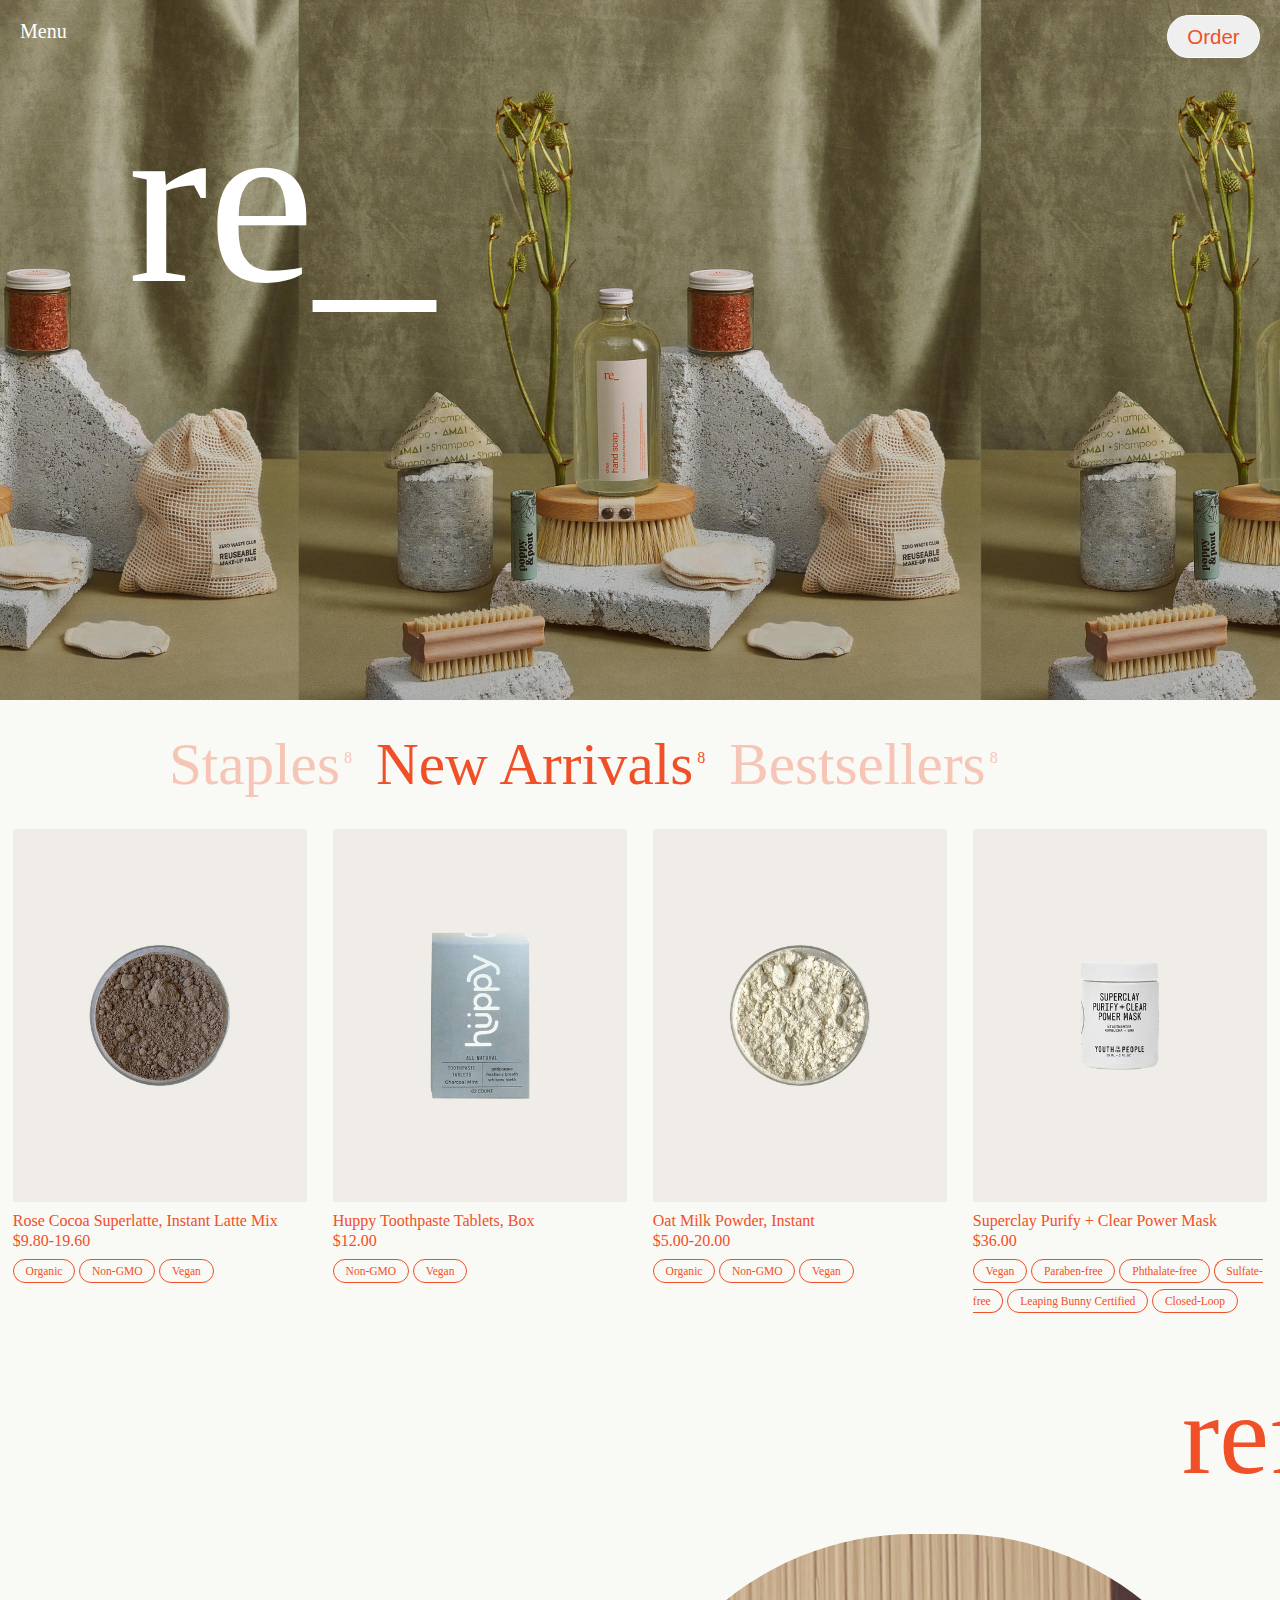
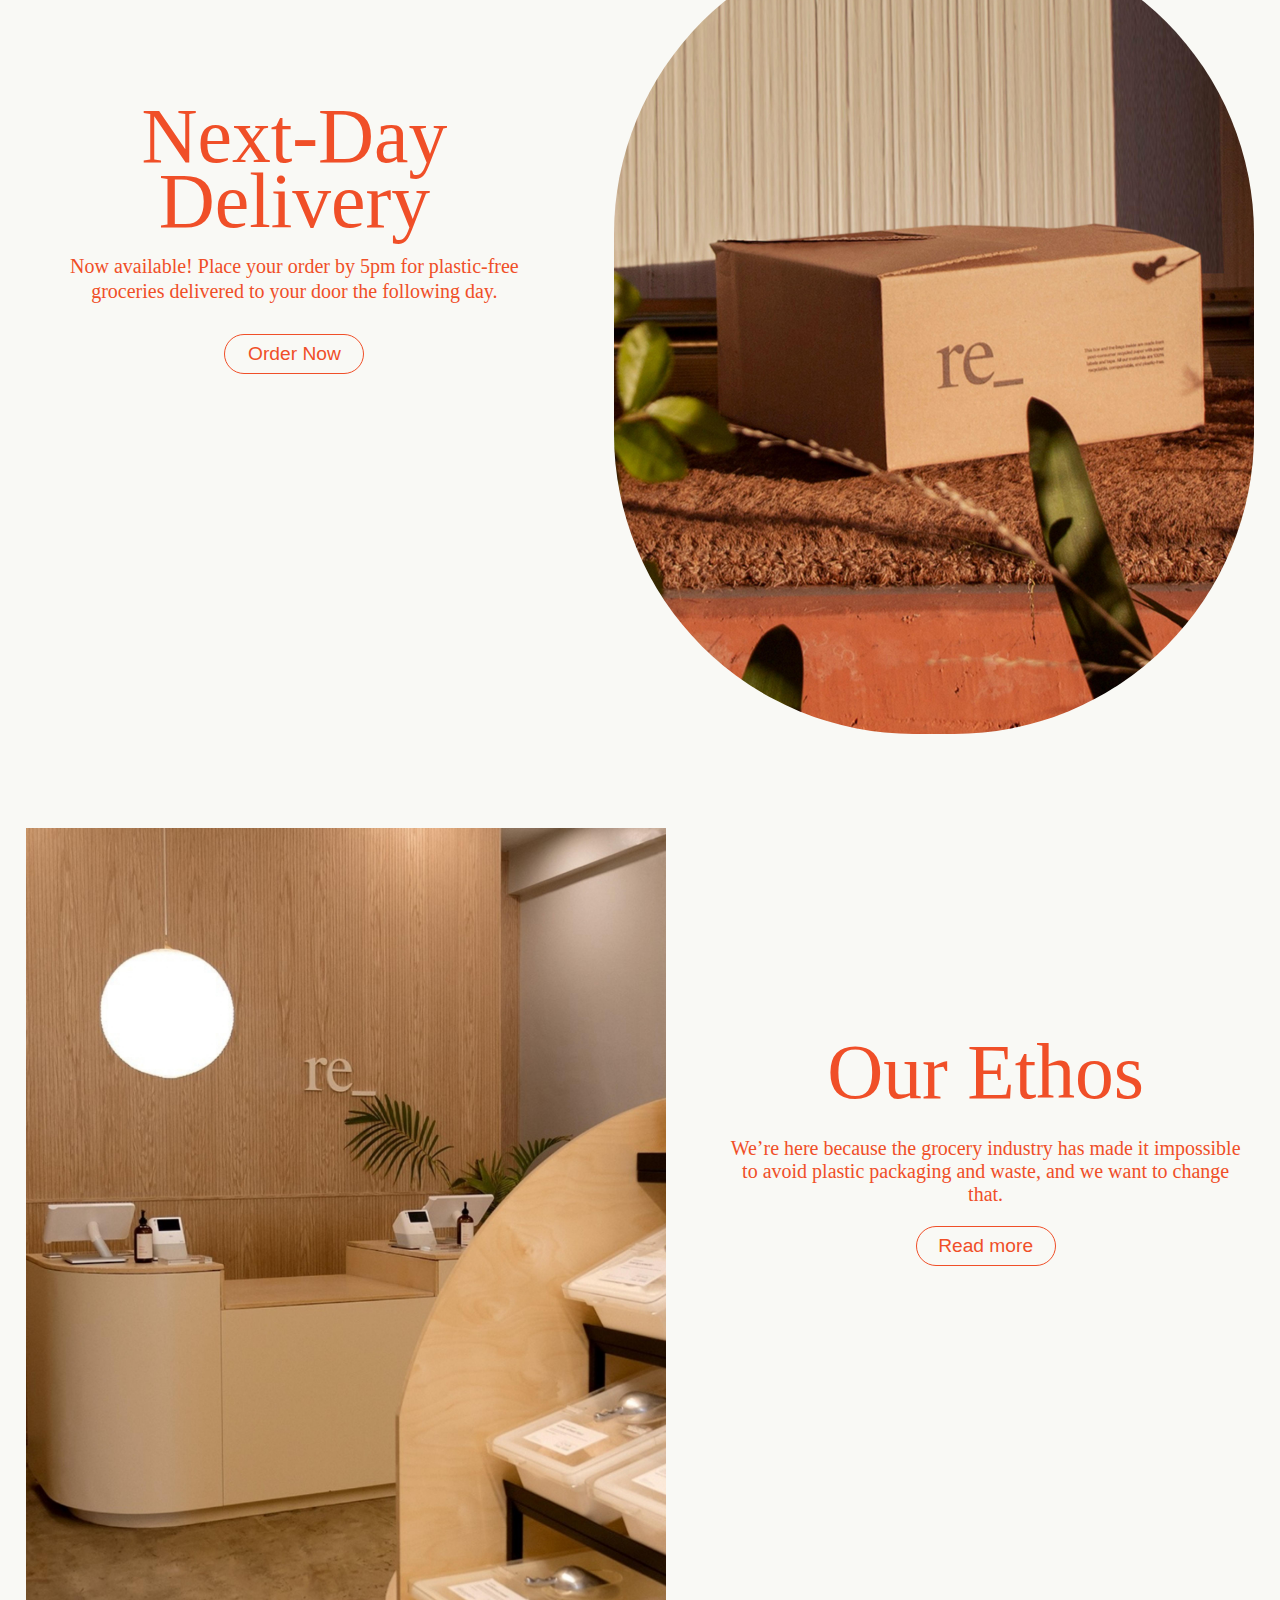
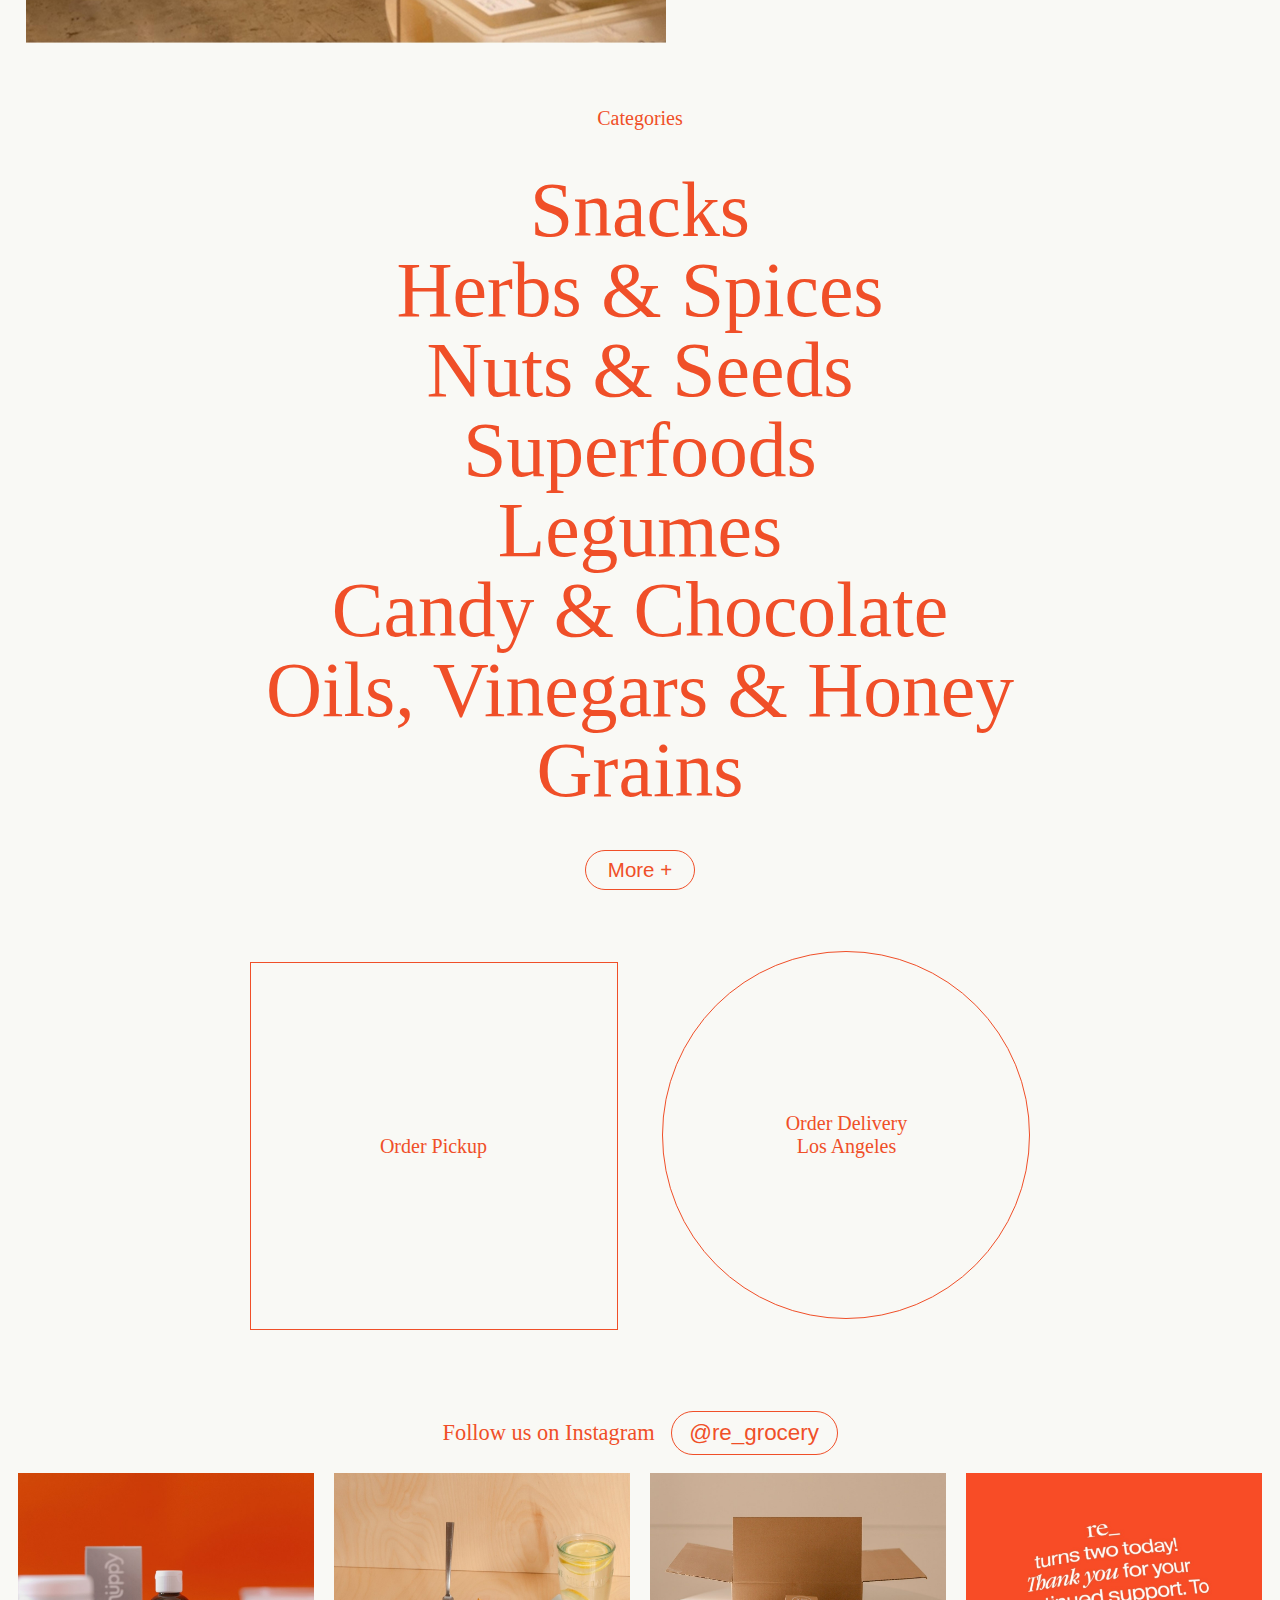
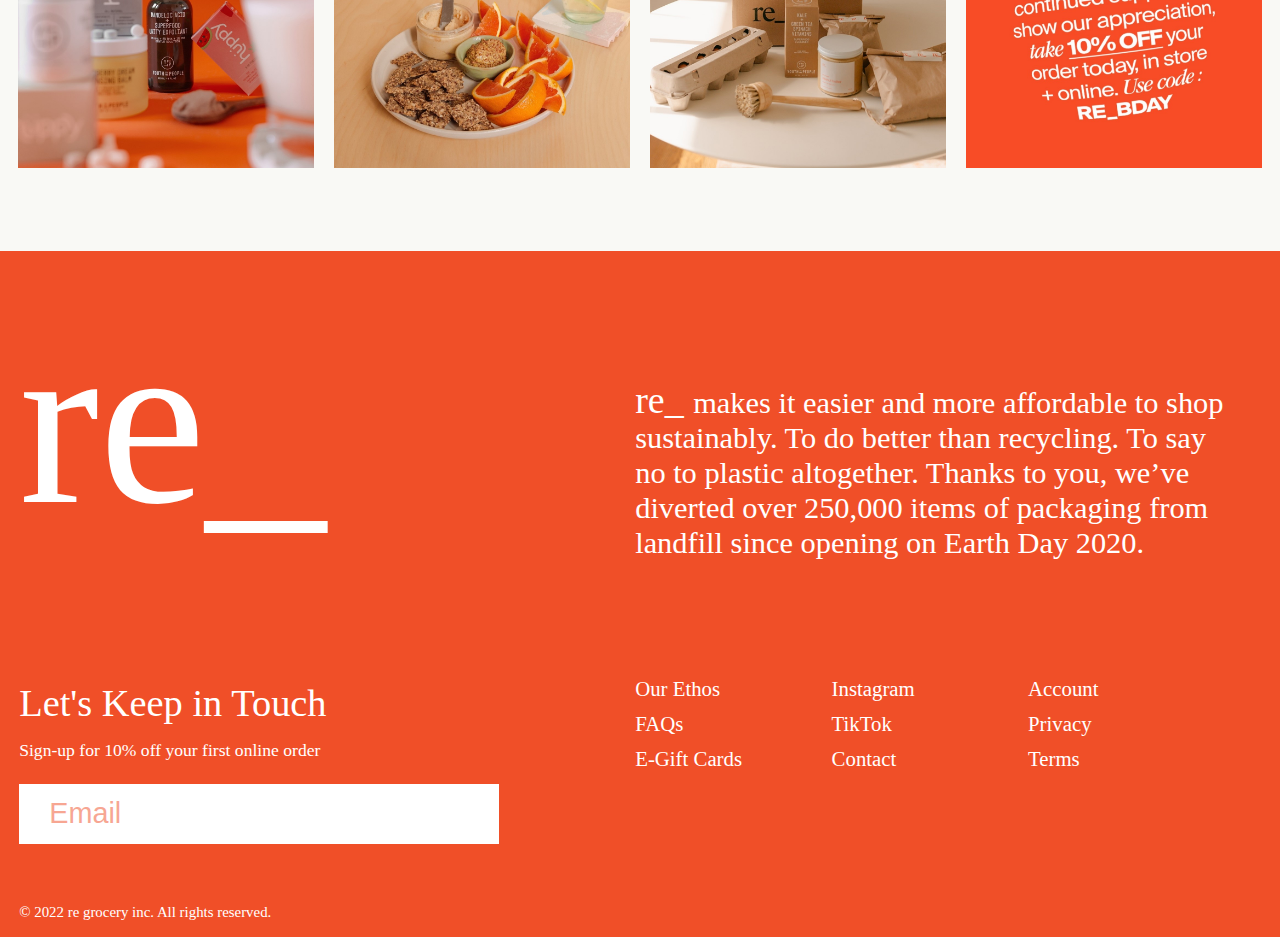
==== index.html @ 239601e9 "script입력중" ====
<!DOCTYPE html>
<html lang="ko">
<head>
    <meta charset="UTF-8">
    <meta http-equiv="X-UA-Compatible" content="IE=edge">
    <meta name="viewport" content="width=device-width, initial-scale=1.0">
    <link rel="stylesheet" href="./css/index.css">
    <script src="./js.js/jquery.js"></script>
    <script src="./js.js/script.js"></script>
    <title>re_</title>
</head>
<body>
    <div class="wrap">
        <header>
            <div class="grid">
                <div class="logo">
                    <h1><a href="./index.html">re_</a></h1>
                </div>
            </div>
            <div class="main-menu">
                <h2>Menu</h2>
            </div>
            <div class="order">
                <button type="submit">Order</button>
            </div>
            <nav>
                <ul class="gnb">
                    <li><a href="#">Menu</a></li>
                    <ul class="menu">
                        <li><a href="#">All 250+</a></li>
                        <li><a href="#">New Arrivals 36</a></li>
                        <li><a href="#">Bestsellers 250+</a></li>
                        <li><a href="#">Staples 53</a></li>
                    </ul>
                    <ul class="menu">
                        <li><a href="#">Snacks 80</a></li>
                        <li><a href="#">Herbs & Spices 80</a></li>
                        <li><a href="#">Nuts & Seeds 35</a></li>
                        <li><a href="#">Superfoods 29</a></li>
                        <li><a href="#">Legumes 17</a></li>
                        <li><a href="#">Candy & Chocolate 20</a></li>
                        <li><a href="#">Oils, Vinegars & Honey</a><sup>21</sup></li>
                        <li><a href="#">Grains</a><sup>23</sup></li>
                        <li><a href="#">Coffee & Tea</a><sup>47</sup></li>
                        <li><a href="#">Cereal</a><sup>16</sup></li>
                        <li><a href="#">Dried Fruit</a><sup>19</sup></li>
                        <li><a href="#">Dehydrated</a><sup>17</sup></li>
                        <li><a href="#">Pasta</a><sup>13</sup></li>
                        <li><a href="#">Produce</a><sup>3</sup></li>
                        <li><a href="#">Flours & Baking</a><sup>39</sup></li>
                    </ul>
                    <ul class="menu">
                        <li><a href="#">Bath & Body</a><sup>96</sup></li>
                        <li><a href="#">Cleaning</a><sup>41</sup></li>
                        <li><a href="#">Reusables</a><sup>51</sup></li>
                    </ul>
                    <ul class="menu">
                        <li><a href="#">Our Ethos</a></li>
                        <li><a href="#">Account</a></li>
                        <li><a href="#">FAQs</a></li>
                        <li><a href="#">E-Gift Cards</a></li>
                    </ul>
                </ul>
            </nav>
        </header>
        <main>
            <aside class="slide">
                <h2>SLIDE</h2>
                <div class="grid"><!-- 100% , overflow:hidden-->
                    <div class="inbox"><!-- 130% -->
                        <a href="#">Staples<sup> 8</sup></a>
                        <a href="#">New Arrivals<sup> 8</sup></a>
                        <a href="#">Bestsellers<sup> 8</sup></a>
                    </div>
                </div>
                <ul>
                    <li>
                        <a href="#">
                            <img src="./images/상품1.jpg" alt="상품1">
                            <p>Rose Cocoa Superlatte, Instant Latte Mix<br>
                            $9.80-19.60</p>
                            <strong>Organic</strong>
                            <strong>Non-GMO</strong>
                            <strong>Vegan</strong>
                        </a>
                    </li>
                    <li>
                        <a href="#">
                            <img src="./images/상품2.jpg" alt="상품2">
                            <p>Huppy Toothpaste Tablets, Box<br>
                            $12.00</p>
                            <strong>Non-GMO</strong>
                            <strong>Vegan</strong>
                        </a>
                    </li>
                    <li>
                        <a href="#">
                            <img src="./images/상품3.jpg" alt="상품3">
                            <p>Oat Milk Powder, Instant<br>
                            $5.00-20.00</p>
                            <strong>Organic</strong>
                            <strong>Non-GMO</strong>
                            <strong>Vegan</strong>
                        </a>
                    </li>
                    <li>
                        <a href="#">
                            <img src="./images/상품4.jpg" alt="상품4">
                            <p>Superclay Purify + Clear Power Mask<br>
                            $36.00</p>
                            <strong>Vegan</strong>
                            <strong>Paraben-free</strong>
                            <strong>Phthalate-free</strong>
                            <strong>Sulfate-free</strong>
                            <strong>Leaping Bunny Certified</strong>
                            <strong>Closed-Loop</strong>
                        </a>
                    </li>
                    <li>
                        <a href="#">
                            <img src="./images/상품5.jpg" alt="상품5">
                        </a>
                    </li>
                    <li>
                        <a href="#">
                            <img src="./images/상품6.jpg" alt="상품6">
                        </a>
                    </li>
                    <li>
                        <a href="#">
                            <img src="./images/상품7.jpg" alt="상품7">
                        </a>
                    </li>
                    <li>
                        <a href="#">
                            <img src="./images/상품8.jpg" alt="상품8">
                        </a>
                    </li>
                </ul>
            </aside>

            <section class="belief">
                <h2>BELIEF</h2>
                <marquee behavior="scroll" direction="left" width="100%" scrollamount="10">refill &nbsp; rethink  &nbsp;reuse  &nbsp;refill  &nbsp;rethink  &nbsp;reuse </marquee>
            </section>

            <section class="contents">
                <h2>CONTENTS</h2>
                    <div class="delivery">
                        <img src="./images/delivery.jpg" alt="delivery">
                        <div class="text-box">
                            <h3>Next-Day Delivery</h3>
                            <p>
                                Now available! Place your order by 5pm for plastic-free groceries delivered to your door the following day.
                            </p>
                            <button type="submit">Order Now</button> 
                        </div>
                    </div>
                    <div class="ethos">
                        <img src="./images/ethos.jpg" alt="ethos">
                        <div class="text-box2">
                            <h3>Our Ethos</h3>
                            <p>
                                We’re here because the grocery industry has made it impossible to avoid plastic packaging and waste, and we want to change that.
                            </p>
                            <button type="submit">Read more</button> 
                        </div>
                    </div>
            </section>

            <section class="categories">
                <div class="grid">
                    <h3>Categories</h3>
                    <ul>
                        <li>
                            <a href="#">Snacks</a>
                        </li>
                        <li>
                            <a href="#">Herbs & Spices</a>
                        </li>
                        <li>
                            <a href="#">Nuts & Seeds</a>
                        </li>
                        <li>
                            <a href="#">Superfoods</a>
                        </li>
                        <li>
                            <a href="#">Legumes</a>
                        </li>
                        <li>
                            <a href="#">Candy & Chocolate</a>
                        </li>
                        <li>
                            <a href="#">Oils, Vinegars & Honey</a>
                        </li>
                        <li>
                            <a href="#">Grains</a>
                        </li>
                        <button type="submit">More +</button>
                    </div>
                </ul>
            </section>

            <section class="order_pickup">
                <h2>order</h2>
                <div class="grid">
                    <button><div><p>Order Pickup</p></div></button>
                    <button><div><p>Order Delivery<br>Los Angeles</p></div></button>
                </div>
            </section>

            <section class="instagram">
                <div class="grid">
                    <div class="insta-box">
                        <h3>Follow us on Instagram</h3>
                        <button>@re_grocery</button>
                    </div>
                </div>
                <div class="img-flex">
                    <img src="./images/insta_1.jpg" alt="insta1">
                    <img src="./images/insta_2.jpg" alt="insta2">
                    <img src="./images/insta_3.jpg" alt="insta3">
                    <img src="./images/insta_4.jpg" alt="insta4">
                </div>
            </section>
        </main>
        <footer>
            <div class="footer-wrap">
                <a href="./index.html">re_</a>
                <p class="about-re"><span>re_ </span>makes it easier and more affordable to shop sustainably. To do better than recycling. To say no to plastic altogether. Thanks to you, we’ve diverted over 250,000 items of packaging from landfill since opening on Earth Day 2020.
                </p>
                <div class="sign-up">
                    <h4>Let's Keep in Touch</h4>
                    <p>Sign-up for 10% off your first online order</p>
                    <form class="email">
                        <label for="mail">EmailAddress</label>
                        <input type="email" id="mail" name="mail" placeholder="Email"/>
                        <button type="submit">&#8629;</button>
                    </form>
                </div>
                <div class="foot-menu">
                    <ul>
                        <li><a href="#">Our Ethos</a></li>
                        <li><a href="#">FAQs</a></li>
                        <li><a href="#">E-Gift Cards</a></li>
                    </ul>
                    <ul>
                        <li><a href="#">Instagram</a></li>
                        <li><a href="#">TikTok</a></li>
                        <li><a href="#">Contact</a></li>
                    </ul>
                    <ul>
                        <li><a href="#">Account</a></li>
                        <li><a href="#">Privacy</a></li>
                        <li><a href="#">Terms</a></li>
                    </ul>
                </div>
                <p class="copyright">© 2022 re grocery inc. All rights reserved.</p>
            </div>
        </footer>
    </div>
</body>
</html>
---- css/index.css ----
* {
  margin: 0;
  padding: 0;
  -webkit-box-sizing: border-box;
          box-sizing: border-box;
}

body {
  color: #f04f28;
  background-color: #f9f9f5;
  font-size: 16px;
  font-family: "Microsoft Sans Serif";
}

ul,
ol {
  list-style: none;
}

a {
  display: block;
  text-decoration: none;
  color: #f04f28;
}

h1 {
  font-size: 15em;
  font-family: Garamond;
  font-weight: normal;
}

h2 {
  font-size: 0;
  font-family: "Microsoft Sans Serif";
  font-weight: normal;
}

h3 {
  font-size: 3.50em;
  font-family: "ITC Garamond Std";
  font-weight: normal;
}

h4 {
  font-size: 2.40em;
  font-family: "ITC Garamond Std";
  font-weight: normal;
}

p {
  font-size: 0.95em;
  font-family: "Microsoft Sans Serif";
}

.grid {
  position: relative;
  width: 100%;
  max-width: 1024px;
  margin: 0 auto;
}

header {
  position: relative;
  width: 100%;
  height: 700px;
  background: url(../images/main1.jpg);
  background-size: cover;
  background-position: center;
}

@media screen and (min-width: 1024px) {
  header {
    background: url(../images/main2.jpg);
    background-size: cover;
  }
}

header div.grid .logo {
  position: absolute;
  top: 200px;
  -webkit-transform: translateY(-50%);
          transform: translateY(-50%);
}

header div.grid .logo h1 a {
  color: #fff;
}

header h2 {
  float: left;
  margin: 20px 20px;
  font-size: 1.25em;
  color: #fff;
}

header .order {
  float: right;
  margin: 15px 20px;
}

header .order button {
  width: 93px;
  height: 43px;
  font-size: 1.28em;
  color: #f04f28;
  border-radius: 30px;
  border: 1px solid #fff;
}

header .order button:hover {
  color: #fff;
  background-color: transparent;
  cursor: pointer;
}

header .gnb {
  display: none;
}

main .slide {
  overflow: hidden;
}

main .slide .inbox {
  padding: 30px 4%;
  width: 300%;
}

main .slide .inbox a {
  display: inline-block;
  margin-right: 20px;
  font-size: 2.95em;
  font-family: "ITC Garamond Std";
  font-weight: normal;
}

main .slide .inbox a:first-child {
  opacity: 0.3;
}

main .slide .inbox a:last-child {
  opacity: 0.3;
}

@media screen and (min-width: 768px) {
  main .slide .inbox a {
    font-size: 3.70em;
  }
}

main .slide sup {
  font-size: medium;
}

main .slide ul {
  position: relative;
  display: -webkit-box;
  display: -ms-flexbox;
  display: flex;
  width: 800%;
}

@media screen and (min-width: 768px) {
  main .slide ul {
    width: 400%;
  }
}

@media screen and (min-width: 1024px) {
  main .slide ul {
    width: 200%;
  }
}

main .slide ul li a {
  padding: 0 4%;
}

main .slide ul li a img {
  width: 100%;
  height: initial;
  padding-bottom: 5px;
}

main .slide ul li a p {
  line-height: 20px;
}

@media screen and (min-width: 768px) {
  main .slide ul li a p {
    padding-right: 25%;
    font-size: 1.30em;
    line-height: 25px;
  }
}

@media screen and (min-width: 1024px) {
  main .slide ul li a p {
    padding-right: 0;
    padding-bottom: 5px;
    font-size: 1.0em;
    line-height: 20px;
  }
}

main .slide ul li a strong {
  display: none;
  padding: 5px 4%;
  font-size: 0.72em;
  font-weight: normal;
  border: 1px solid;
  border-radius: 100px;
}

@media screen and (min-width: 1024px) {
  main .slide ul li a strong {
    display: inline;
    line-height: 30px;
  }
}

.belief {
  padding-top: 55px;
}

.belief marquee {
  font-size: 7.0em;
}

.contents {
  text-align: center;
}

.contents .delivery img {
  width: 90%;
  margin: 30px 0;
  border-radius: 300px;
}

@media screen and (min-width: 768px) {
  .contents .delivery img {
    width: 50%;
  }
}

.contents .delivery .text-box {
  margin: 0.5%;
}

@media screen and (min-width: 768px) {
  .contents .delivery .text-box {
    float: left;
    width: 45%;
    margin-top: 150px;
  }
}

@media screen and (min-width: 1024px) {
  .contents .delivery .text-box {
    margin-top: 200px;
  }
}

.contents .delivery .text-box h3 {
  line-height: 45px;
}

@media screen and (min-width: 1024px) {
  .contents .delivery .text-box h3 {
    font-size: 4.85em;
    line-height: 65px;
  }
}

.contents .delivery .text-box p {
  padding: 20px 5% 30px;
  font-size: 1.25em;
}

@media screen and (min-width: 1024px) {
  .contents .delivery .text-box p {
    line-height: 25px;
  }
}

.contents .delivery .text-box button {
  margin-bottom: 80px;
  width: 140px;
  height: 40px;
  font-size: 1.20em;
  color: #f04f28;
  border-radius: 30px;
  border: 1px solid #f04f28;
  background-color: transparent;
}

.contents .delivery .text-box button:hover {
  color: #fff;
  background-color: #f04f28;
  cursor: pointer;
}

@media screen and (min-width: 768px) {
  .contents .ethos {
    margin: 60px 0;
  }
}

.contents .ethos img {
  width: 90%;
}

@media screen and (min-width: 768px) {
  .contents .ethos img {
    width: 50%;
  }
}

.contents .ethos .text-box2 {
  margin: 0.5%;
}

@media screen and (min-width: 768px) {
  .contents .ethos .text-box2 {
    float: right;
    width: 45%;
    margin-top: 100px;
  }
}

@media screen and (min-width: 1024px) {
  .contents .ethos .text-box2 {
    margin-top: 170px;
  }
}

.contents .ethos .text-box2 h3 {
  margin-top: 30px;
}

@media screen and (min-width: 1024px) {
  .contents .ethos .text-box2 h3 {
    font-size: 4.85em;
  }
}

.contents .ethos .text-box2 p {
  padding: 20px 5% 20px;
  font-size: 1.25em;
}

.contents .ethos .text-box2 button {
  margin-bottom: 60px;
  width: 140px;
  height: 40px;
  font-size: 1.20em;
  color: #f04f28;
  border-radius: 30px;
  border: 1px solid #f04f28;
  background-color: transparent;
}

.contents .ethos .text-box2 button:hover {
  color: #fff;
  background-color: #f04f28;
  cursor: pointer;
}

.categories {
  text-align: center;
}

.categories h3 {
  margin-bottom: 40px;
  font-family: "Microsoft Sans Serif";
  font-size: 1.25em;
}

.categories ul {
  padding: 0 10%;
}

.categories ul li {
  line-height: 37px;
  font-family: "ITC Garamond Std";
  font-size: 2.30em;
}

@media screen and (min-width: 768px) {
  .categories ul li {
    line-height: 60px;
    font-size: 3.55em;
  }
}

@media screen and (min-width: 1024px) {
  .categories ul li {
    line-height: 80px;
    font-size: 4.85em;
  }
}

.categories ul li a:hover {
  font-family: "Microsoft Sans Serif";
  font-size: 0.85em;
}

.categories ul button {
  margin: 40px 0;
  width: 110px;
  height: 40px;
  font-size: 1.28em;
  color: #f04f28;
  border-radius: 30px;
  border: 1px solid #f04f28;
  background-color: transparent;
}

.categories ul button:hover {
  color: #fff;
  background-color: #f04f28;
  cursor: pointer;
}

.order_pickup {
  text-align: center;
}

.order_pickup button {
  margin-top: 30px;
  width: 14rem;
  height: 14rem;
  color: #f04f28;
  border: 1px solid #f04f28;
  background-color: transparent;
}

.order_pickup button:hover {
  color: #fff;
  background-color: #f04f28;
  cursor: pointer;
}

.order_pickup button:last-child {
  border-radius: 100%;
}

@media screen and (min-width: 768px) {
  .order_pickup button {
    width: 23rem;
    height: 23rem;
    margin: 5%;
  }
}

@media screen and (min-width: 1024px) {
  .order_pickup button {
    margin: 2%;
  }
}

.order_pickup button div p {
  font-family: "Microsoft Sans Serif";
  font-size: 1.40em;
}

@media screen and (min-width: 768px) {
  .order_pickup button div p {
    font-size: 1.50em;
  }
}

.instagram {
  margin: 60px 0 80px;
  display: -ms-grid;
  display: grid;
  grid-gap: 1rem;
  padding: 0 1rem;
}

.instagram .insta-box {
  display: -ms-grid;
  display: grid;
  grid-auto-flow: column;
  grid-column-gap: 1rem;
  place-content: center;
  -webkit-box-align: center;
      -ms-flex-align: center;
          align-items: center;
}

.instagram .insta-box h3 {
  font-size: calc(16px + 0.5vw);
  font-family: "Microsoft Sans Serif";
}

.instagram .insta-box button {
  padding: 0.5rem 1.1rem;
  font-size: calc(16px + 0.5vw);
  color: #f04f28;
  border-radius: 30px;
  border: 1px solid #f04f28;
  background-color: transparent;
}

.instagram .insta-box button:hover {
  color: #fff;
  background-color: #f04f28;
  cursor: pointer;
}

.instagram .img-flex {
  display: -ms-grid;
  display: grid;
  grid-gap: 1rem;
  -ms-grid-columns: (1fr)[2];
      grid-template-columns: repeat(2, 1fr);
}

@media screen and (min-width: 1024px) {
  .instagram .img-flex {
    -ms-grid-columns: (1fr)[4];
        grid-template-columns: repeat(4, 1fr);
  }
}

.instagram .img-flex img {
  width: 100%;
}

@media screen and (min-width: 768px) {
  .instagram .img-flex img {
    padding: 0.8%;
  }
}

footer {
  color: #fff;
  background-color: #f04f28;
}

footer .footer-wrap {
  display: -ms-grid;
  display: grid;
  padding: 2rem 3.1rem 1rem 1.2rem;
}

@media screen and (min-width: 1024px) {
  footer .footer-wrap {
    -ms-grid-columns: 1fr 1fr;
        grid-template-columns: 1fr 1fr;
    -ms-grid-rows: 1fr;
        grid-template-rows: 1fr;
    grid-column-gap: 1.3rem;
  }
}

footer .footer-wrap a {
  margin-bottom: 20px;
  color: #fff;
  font-size: 6.0em;
  font-family: Garamond;
}

@media screen and (min-width: 768px) {
  footer .footer-wrap a {
    font-size: 6.5em;
  }
}

@media screen and (min-width: 1024px) {
  footer .footer-wrap a {
    font-size: 15em;
  }
}

footer .footer-wrap .about-re {
  padding-bottom: 70px;
  line-height: 25px;
  font-size: 1.18em;
}

@media screen and (min-width: 768px) {
  footer .footer-wrap .about-re {
    max-width: 20.4em;
    font-size: 1.30em;
  }
}

@media screen and (min-width: 1024px) {
  footer .footer-wrap .about-re {
    font-size: 1.90em;
    line-height: 35px;
    margin: 100px 0 50px;
  }
}

footer .footer-wrap .about-re span {
  font-size: 1.25em;
  font-family: "ITC Garamond Std";
}

footer .footer-wrap .sign-up {
  position: relative;
}

footer .footer-wrap .sign-up p {
  margin-top: 15px;
  font-size: 1.10em;
}

footer .footer-wrap .sign-up .email {
  max-width: 30em;
}

footer .footer-wrap .sign-up .email label {
  font-size: 0;
}

footer .footer-wrap .sign-up .email input {
  width: 100%;
  height: 60px;
  padding-left: 30px;
  border: none;
  font-size: 1.80em;
}

footer .footer-wrap .sign-up .email input::-webkit-input-placeholder {
  color: #f04f28;
  opacity: 0.5;
}

footer .footer-wrap .sign-up .email input:-ms-input-placeholder {
  color: #f04f28;
  opacity: 0.5;
}

footer .footer-wrap .sign-up .email input::-ms-input-placeholder {
  color: #f04f28;
  opacity: 0.5;
}

footer .footer-wrap .sign-up .email input::placeholder {
  color: #f04f28;
  opacity: 0.5;
}

@media screen and (min-width: 768px) {
  footer .footer-wrap .sign-up .email input {
    margin-top: 5px;
  }
}

footer .footer-wrap .sign-up .email button {
  position: absolute;
  bottom: 3px;
  right: 8%;
  font-size: 2.50em;
  color: #f04f28;
  border: none;
  cursor: pointer;
  background-color: transparent;
}

@media screen and (min-width: 768px) {
  footer .footer-wrap .sign-up .email button {
    right: 37%;
  }
}

@media screen and (min-width: 1024px) {
  footer .footer-wrap .sign-up .email button {
    right: 10%;
  }
}

footer .footer-wrap .foot-menu {
  display: -webkit-box;
  display: -ms-flexbox;
  display: flex;
  -webkit-box-pack: justify;
      -ms-flex-pack: justify;
          justify-content: space-between;
  margin: 50px 0 70px;
}

@media screen and (min-width: 768px) {
  footer .footer-wrap .foot-menu {
    -webkit-box-pack: left;
        -ms-flex-pack: left;
            justify-content: left;
  }
}

@media screen and (min-width: 1024px) {
  footer .footer-wrap .foot-menu {
    margin: 0;
  }
}

footer .footer-wrap .foot-menu ul {
  width: 30%;
}

@media screen and (min-width: 1024px) {
  footer .footer-wrap .foot-menu ul {
    width: 33%;
  }
}

footer .footer-wrap .foot-menu ul li a {
  line-height: 20px;
  color: #fff;
  font-family: "Microsoft Sans Serif";
  font-size: 0.90em;
}

@media screen and (min-width: 768px) {
  footer .footer-wrap .foot-menu ul li a {
    line-height: 25px;
    font-size: 0.95em;
  }
}

@media screen and (min-width: 1024px) {
  footer .footer-wrap .foot-menu ul li a {
    line-height: 15px;
    font-size: 1.30em;
  }
}

footer .footer-wrap .copyright {
  font-size: 0.93em;
}

@media screen and (min-width: 1024px) {
  footer .footer-wrap .copyright {
    margin-top: 60px;
  }
}
/*# sourceMappingURL=index.css.map */
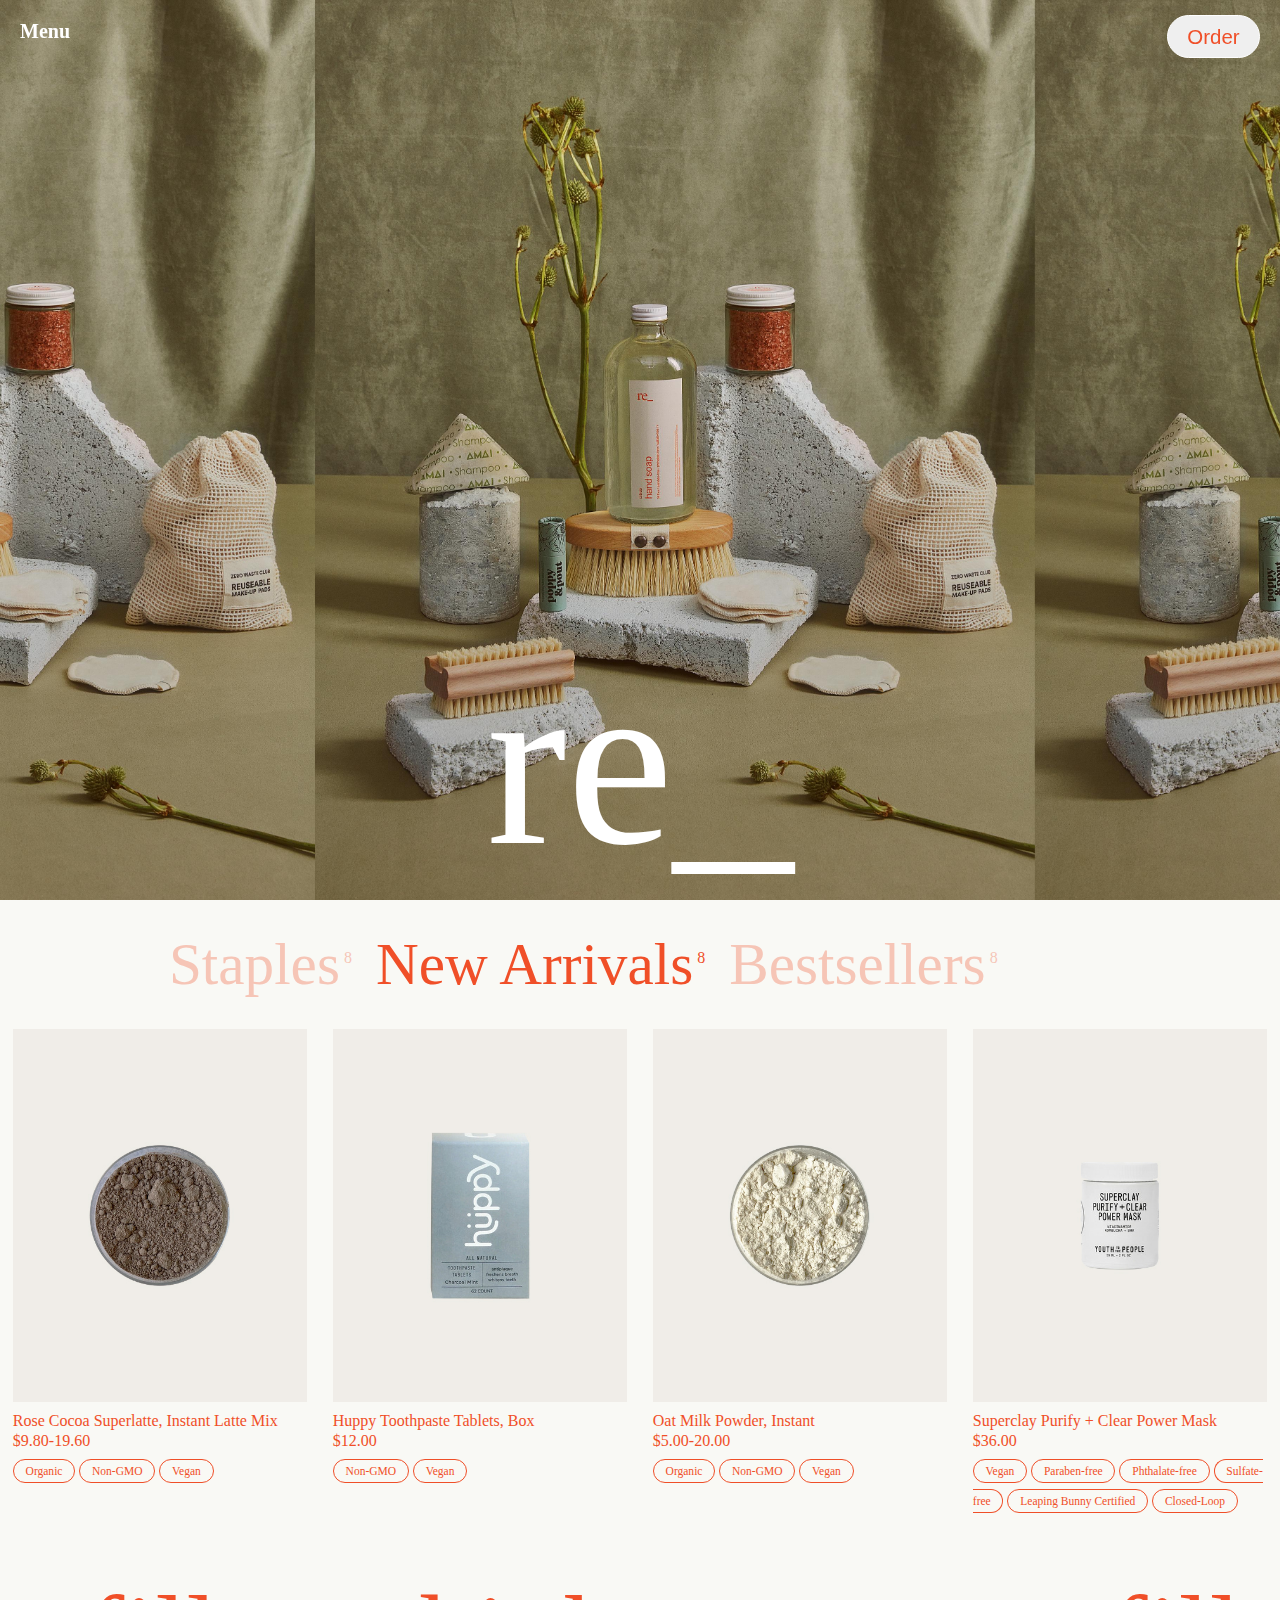
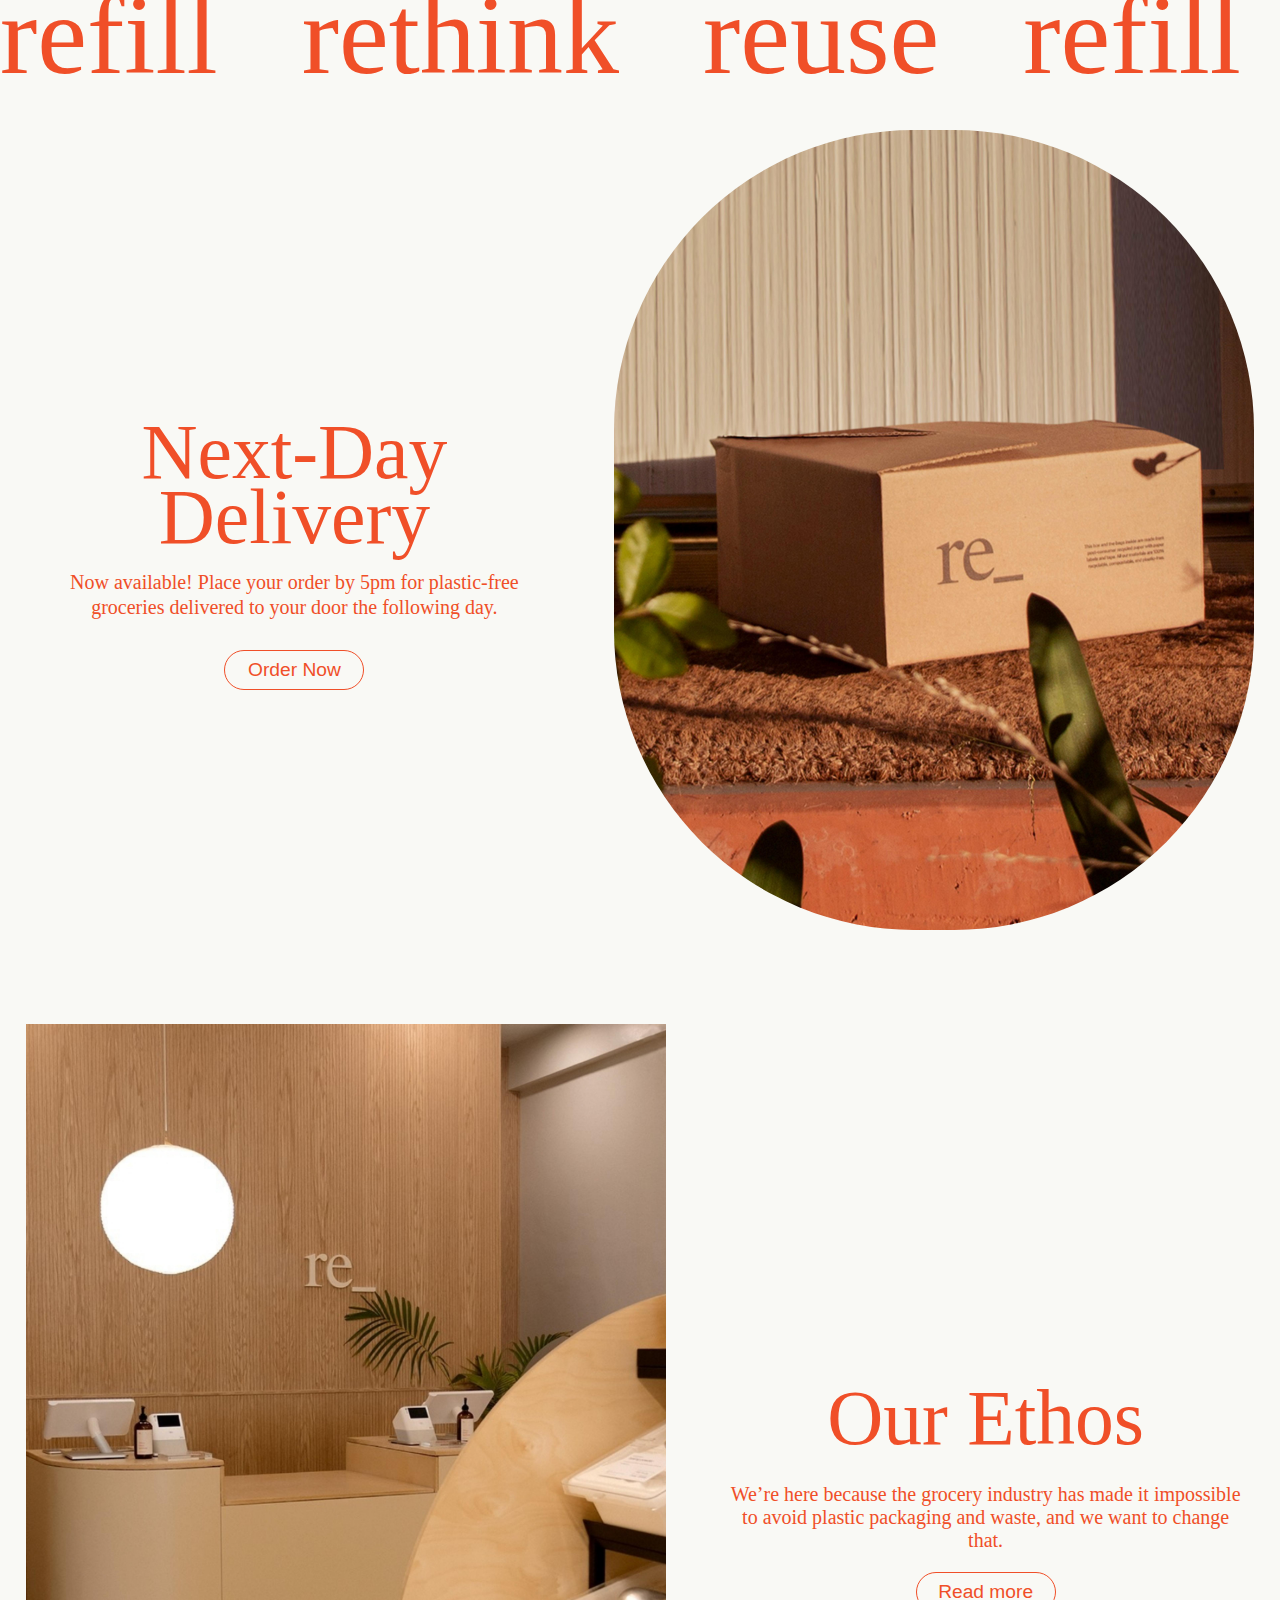
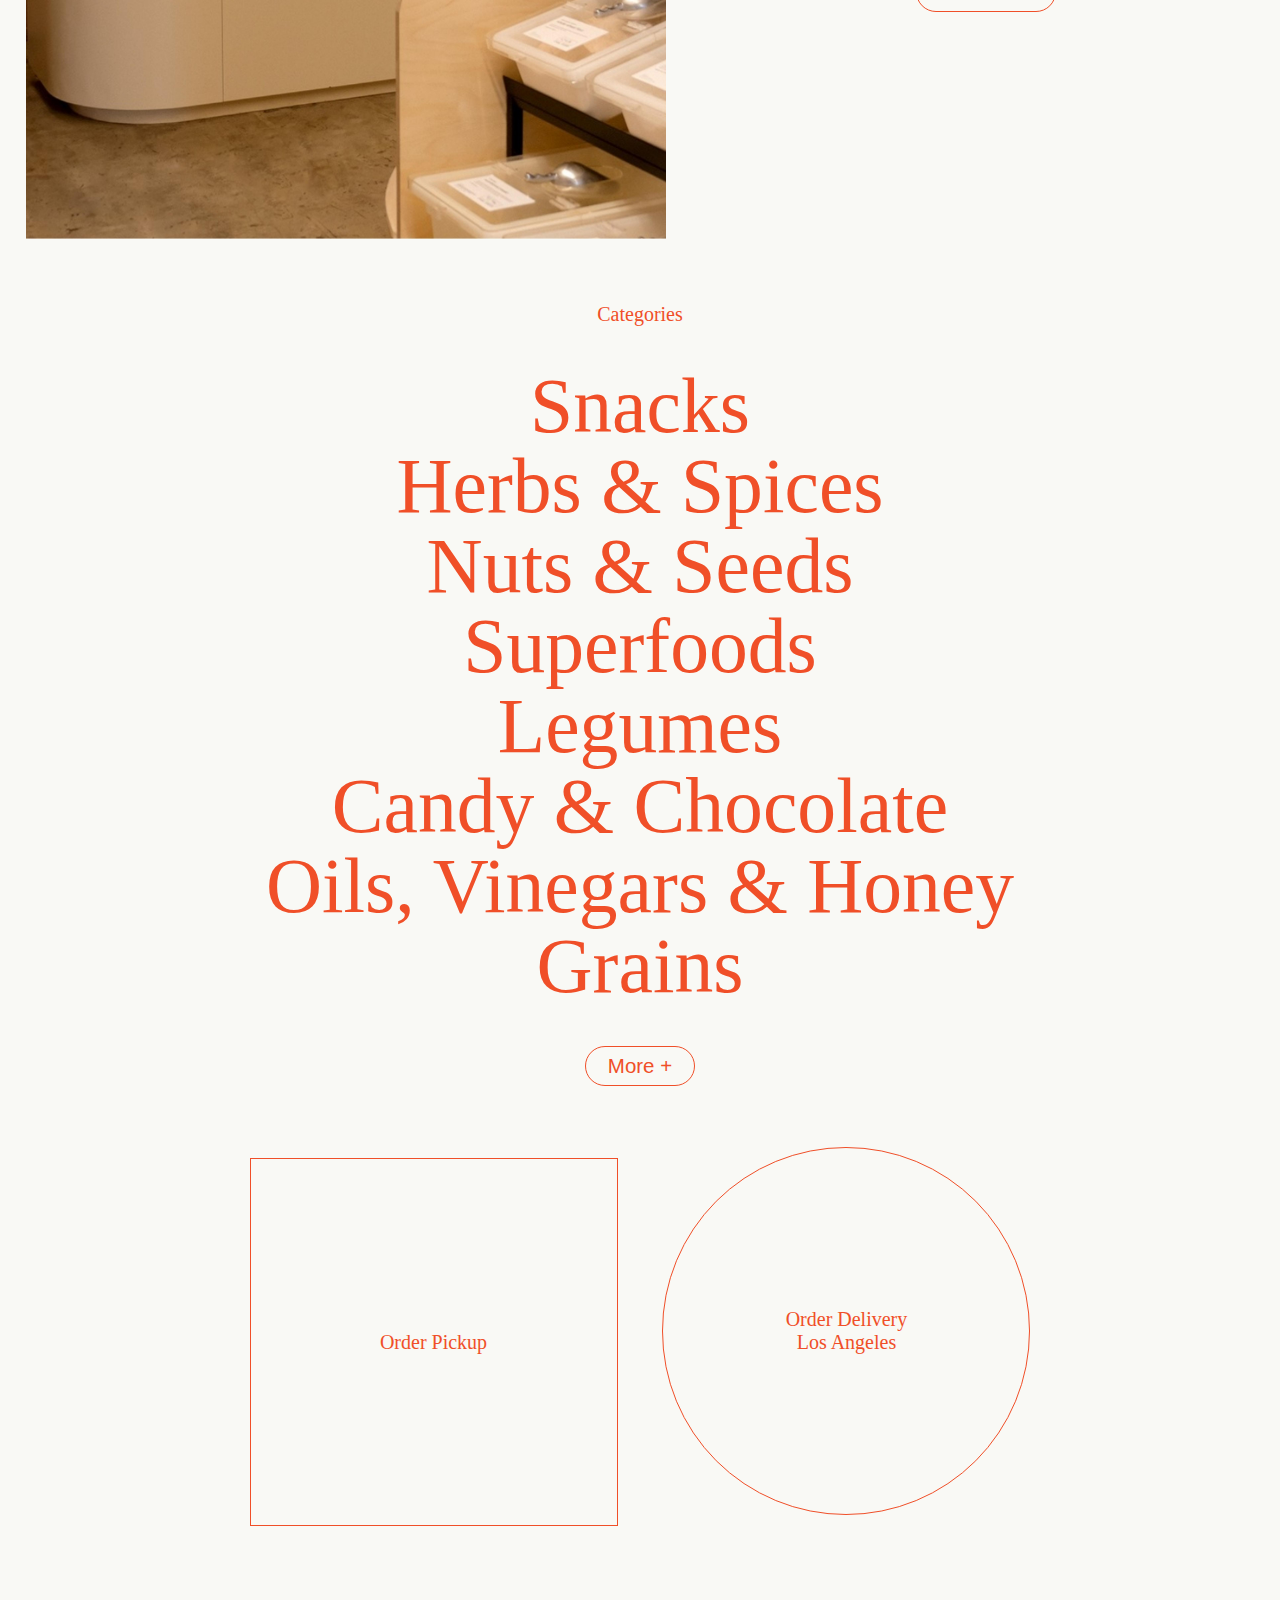
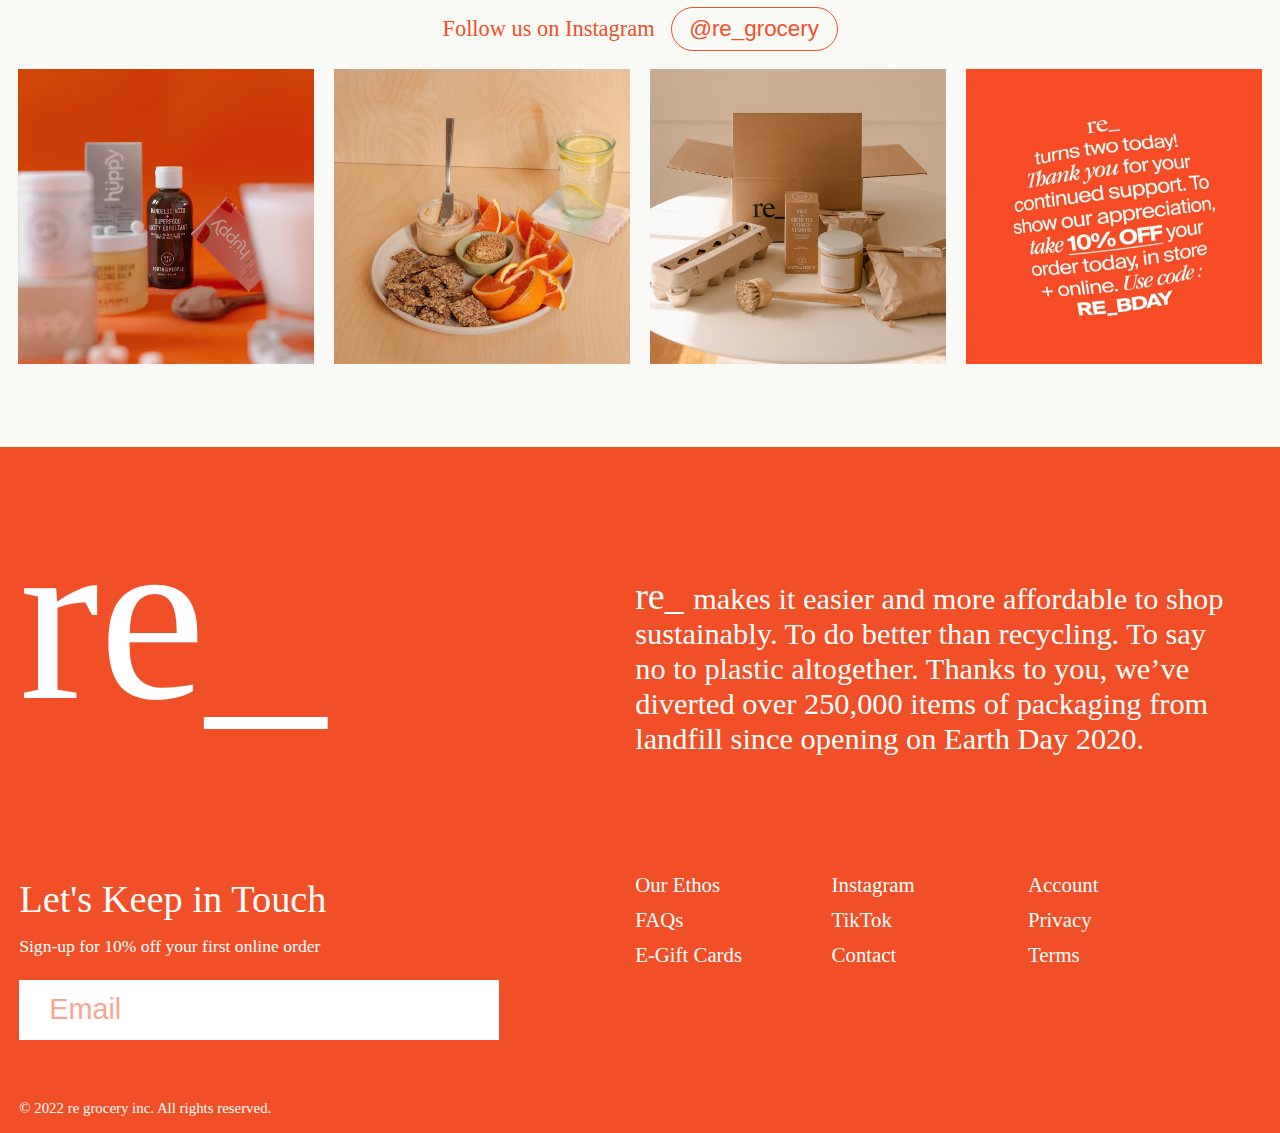
==== commit 8667e3f4: "script입력중" ====
--- a/index.html
+++ b/index.html
@@ -12,13 +12,8 @@
 <body>
     <div class="wrap">
         <header>
-            <div class="grid">
-                <div class="logo">
-                    <h1><a href="./index.html">re_</a></h1>
-                </div>
-            </div>
             <div class="main-menu">
-                <h2>Menu</h2>
+                <h1>Menu</h1>
             </div>
             <div class="order">
                 <button type="submit">Order</button>
@@ -64,10 +59,21 @@
             </nav>
         </header>
         <main>
+            <article class="header-logo">
+                <div class="back">
+                    <span></span>
+                </div>
+                <div class="grid">
+                    <div class="logo">
+                        <h2><a href="./index.html">re_</a></h2>
+                    </div>
+                </div>
+            </article>
+
             <aside class="slide">
                 <h2>SLIDE</h2>
-                <div class="grid"><!-- 100% , overflow:hidden-->
-                    <div class="inbox"><!-- 130% -->
+                <div class="grid">
+                    <div class="inbox">
                         <a href="#">Staples<sup> 8</sup></a>
                         <a href="#">New Arrivals<sup> 8</sup></a>
                         <a href="#">Bestsellers<sup> 8</sup></a>
@@ -138,11 +144,18 @@
                     </li>
                 </ul>
             </aside>
-
-            <section class="belief">
-                <h2>BELIEF</h2>
-                <marquee behavior="scroll" direction="left" width="100%" scrollamount="10">refill &nbsp; rethink  &nbsp;reuse  &nbsp;refill  &nbsp;rethink  &nbsp;reuse </marquee>
-            </section>
+            
+            <div class="marquee">
+                <div class="belief">
+                    <span>refill &nbsp; rethink &nbsp; reuse &nbsp; refill &nbsp; rethink &nbsp; reuse</span>
+                    <span>refill &nbsp; rethink &nbsp; reuse &nbsp; refill &nbsp; rethink &nbsp; reuse</span>
+                    <span>refill &nbsp; rethink &nbsp; reuse &nbsp; refill &nbsp; rethink &nbsp; reuse</span>
+                    <span>refill &nbsp; rethink &nbsp; reuse &nbsp; refill &nbsp; rethink &nbsp; reuse</span>
+                    <span>refill &nbsp; rethink &nbsp; reuse &nbsp; refill &nbsp; rethink &nbsp; reuse</span>
+                    <span>refill &nbsp; rethink &nbsp; reuse &nbsp; refill &nbsp; rethink &nbsp; reuse</span>
+                    <span>refill &nbsp; rethink &nbsp; reuse &nbsp; refill &nbsp; rethink &nbsp; reuse</span>
+                </div>
+            </div>
 
             <section class="contents">
                 <h2>CONTENTS</h2>
--- a/css/index.css
+++ b/css/index.css
@@ -24,9 +24,8 @@
 }
 
 h1 {
-  font-size: 15em;
-  font-family: Garamond;
-  font-weight: normal;
+  font-size: 1.25em;
+  font-family: "Microsoft Sans Serif";
 }
 
 h2 {
@@ -60,36 +59,14 @@
 }
 
 header {
-  position: relative;
+  position: fixed;
   width: 100%;
-  height: 700px;
-  background: url(../images/main1.jpg);
-  background-size: cover;
-  background-position: center;
-}
-
-@media screen and (min-width: 1024px) {
-  header {
-    background: url(../images/main2.jpg);
-    background-size: cover;
-  }
-}
-
-header div.grid .logo {
-  position: absolute;
-  top: 200px;
-  -webkit-transform: translateY(-50%);
-          transform: translateY(-50%);
-}
-
-header div.grid .logo h1 a {
-  color: #fff;
-}
-
-header h2 {
+  z-index: 100;
+}
+
+header .main-menu h1 {
   float: left;
   margin: 20px 20px;
-  font-size: 1.25em;
   color: #fff;
 }
 
@@ -115,6 +92,41 @@
 
 header .gnb {
   display: none;
+}
+
+main .header-logo .back {
+  position: relative;
+  display: block;
+  width: 100%;
+  height: 100vh;
+  background: url(../images/main1.jpg);
+  background-size: cover;
+  background-position: center;
+}
+
+@media screen and (min-width: 1024px) {
+  main .header-logo .back {
+    background: url(../images/main2.jpg);
+    background-size: cover;
+  }
+}
+
+main .header-logo div.grid .logo {
+  position: absolute;
+  -webkit-transform: translateX(-50%);
+          transform: translateX(-50%);
+  left: 50%;
+  bottom: 5%;
+}
+
+main .header-logo div.grid .logo h2 {
+  font-size: 15em;
+  font-family: Garamond;
+  font-weight: normal;
+}
+
+main .header-logo div.grid .logo h2 a {
+  color: #fff;
 }
 
 main .slide {
@@ -219,6 +231,50 @@
   }
 }
 
+.marquee {
+  overflow: hidden;
+  white-space: nowrap;
+  width: 100%;
+}
+
+.marquee .belief {
+  -webkit-animation: marquee infinite 10s both linear;
+          animation: marquee infinite 10s both linear;
+}
+
+@media screen and (min-width: 1024px) {
+  .marquee .belief {
+    -webkit-animation: marquee infinite 23s both linear;
+            animation: marquee infinite 23s both linear;
+  }
+}
+
+.marquee .belief span {
+  font-size: 7.0em;
+}
+
+@-webkit-keyframes marquee {
+  from {
+    -webkit-transform: translateX(0);
+            transform: translateX(0);
+  }
+  to {
+    -webkit-transform: translateX(-100vw);
+            transform: translateX(-100vw);
+  }
+}
+
+@keyframes marquee {
+  from {
+    -webkit-transform: translateX(0);
+            transform: translateX(0);
+  }
+  to {
+    -webkit-transform: translateX(-100vw);
+            transform: translateX(-100vw);
+  }
+}
+
 .belief {
   padding-top: 55px;
 }
@@ -251,13 +307,7 @@
   .contents .delivery .text-box {
     float: left;
     width: 45%;
-    margin-top: 150px;
-  }
-}
-
-@media screen and (min-width: 1024px) {
-  .contents .delivery .text-box {
-    margin-top: 200px;
+    margin-top: 25%;
   }
 }
 
@@ -324,13 +374,7 @@
   .contents .ethos .text-box2 {
     float: right;
     width: 45%;
-    margin-top: 100px;
-  }
-}
-
-@media screen and (min-width: 1024px) {
-  .contents .ethos .text-box2 {
-    margin-top: 170px;
+    margin-top: 25%;
   }
 }
 
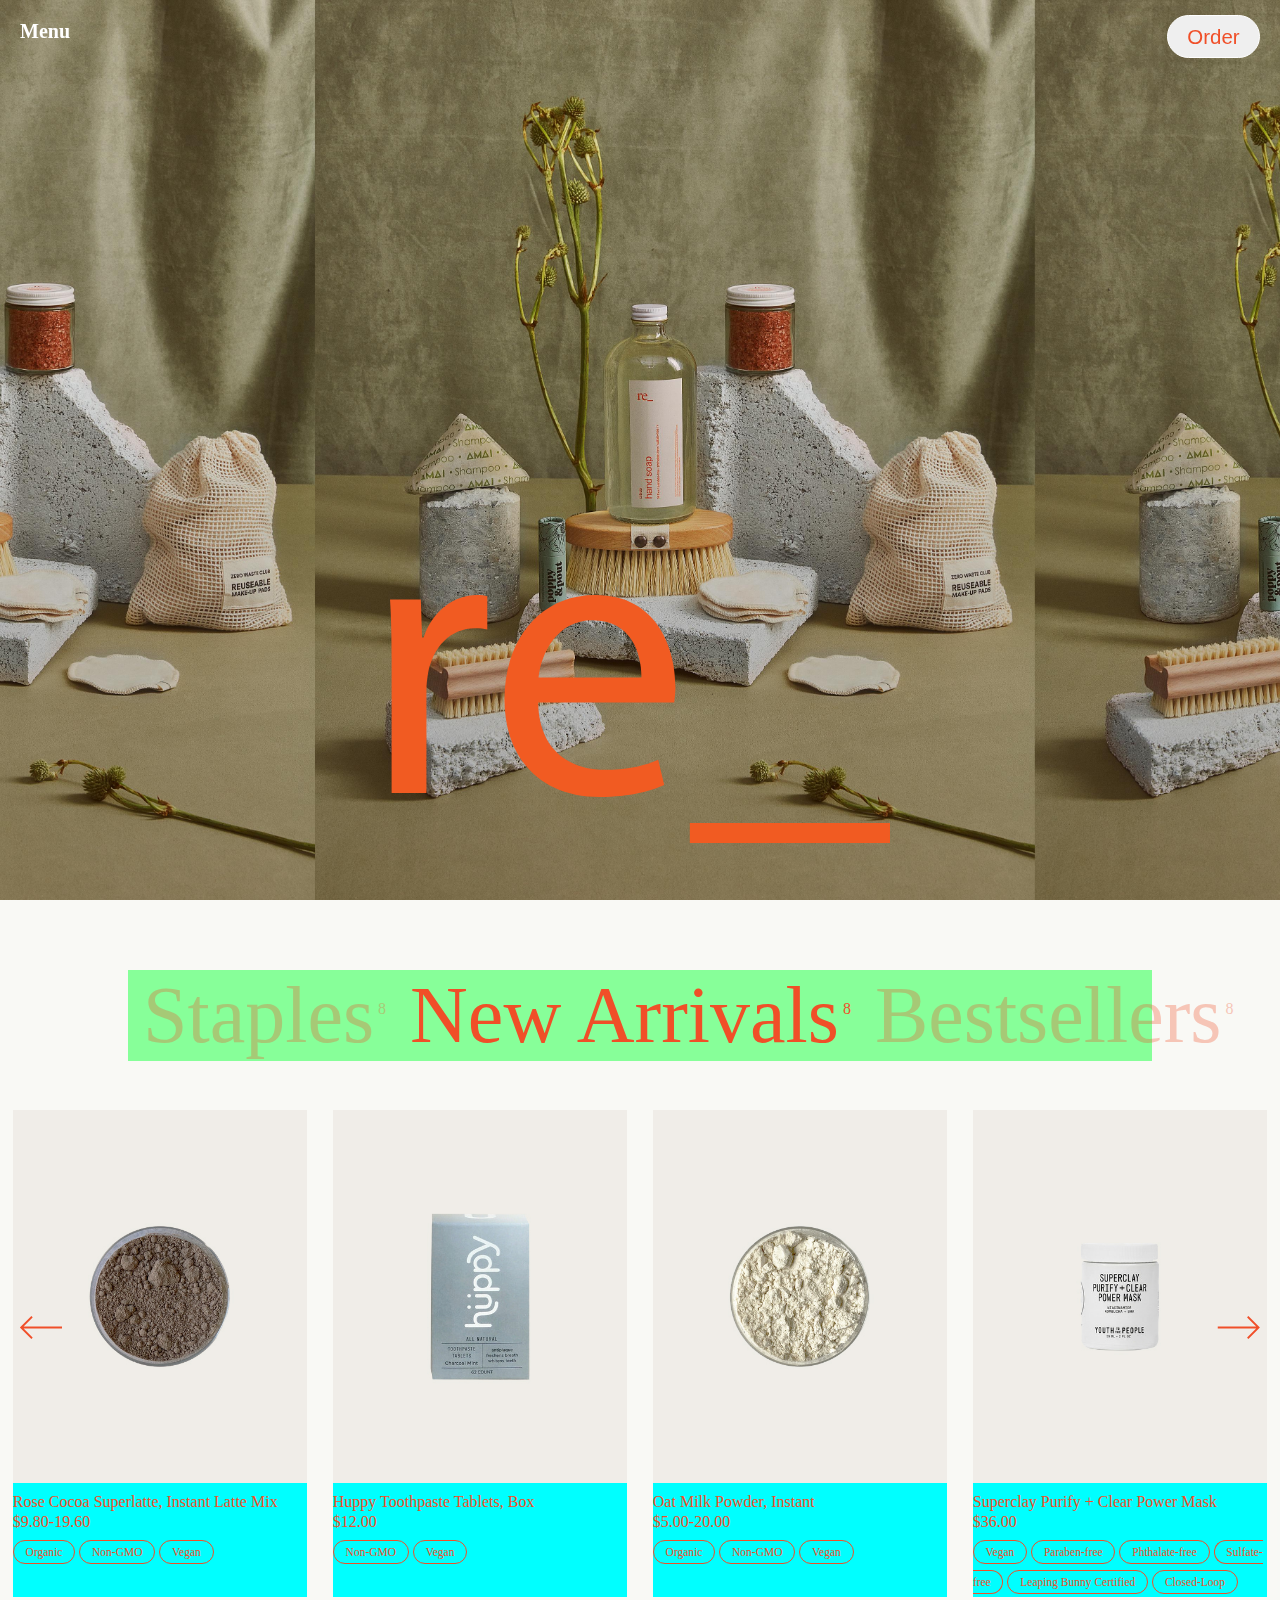
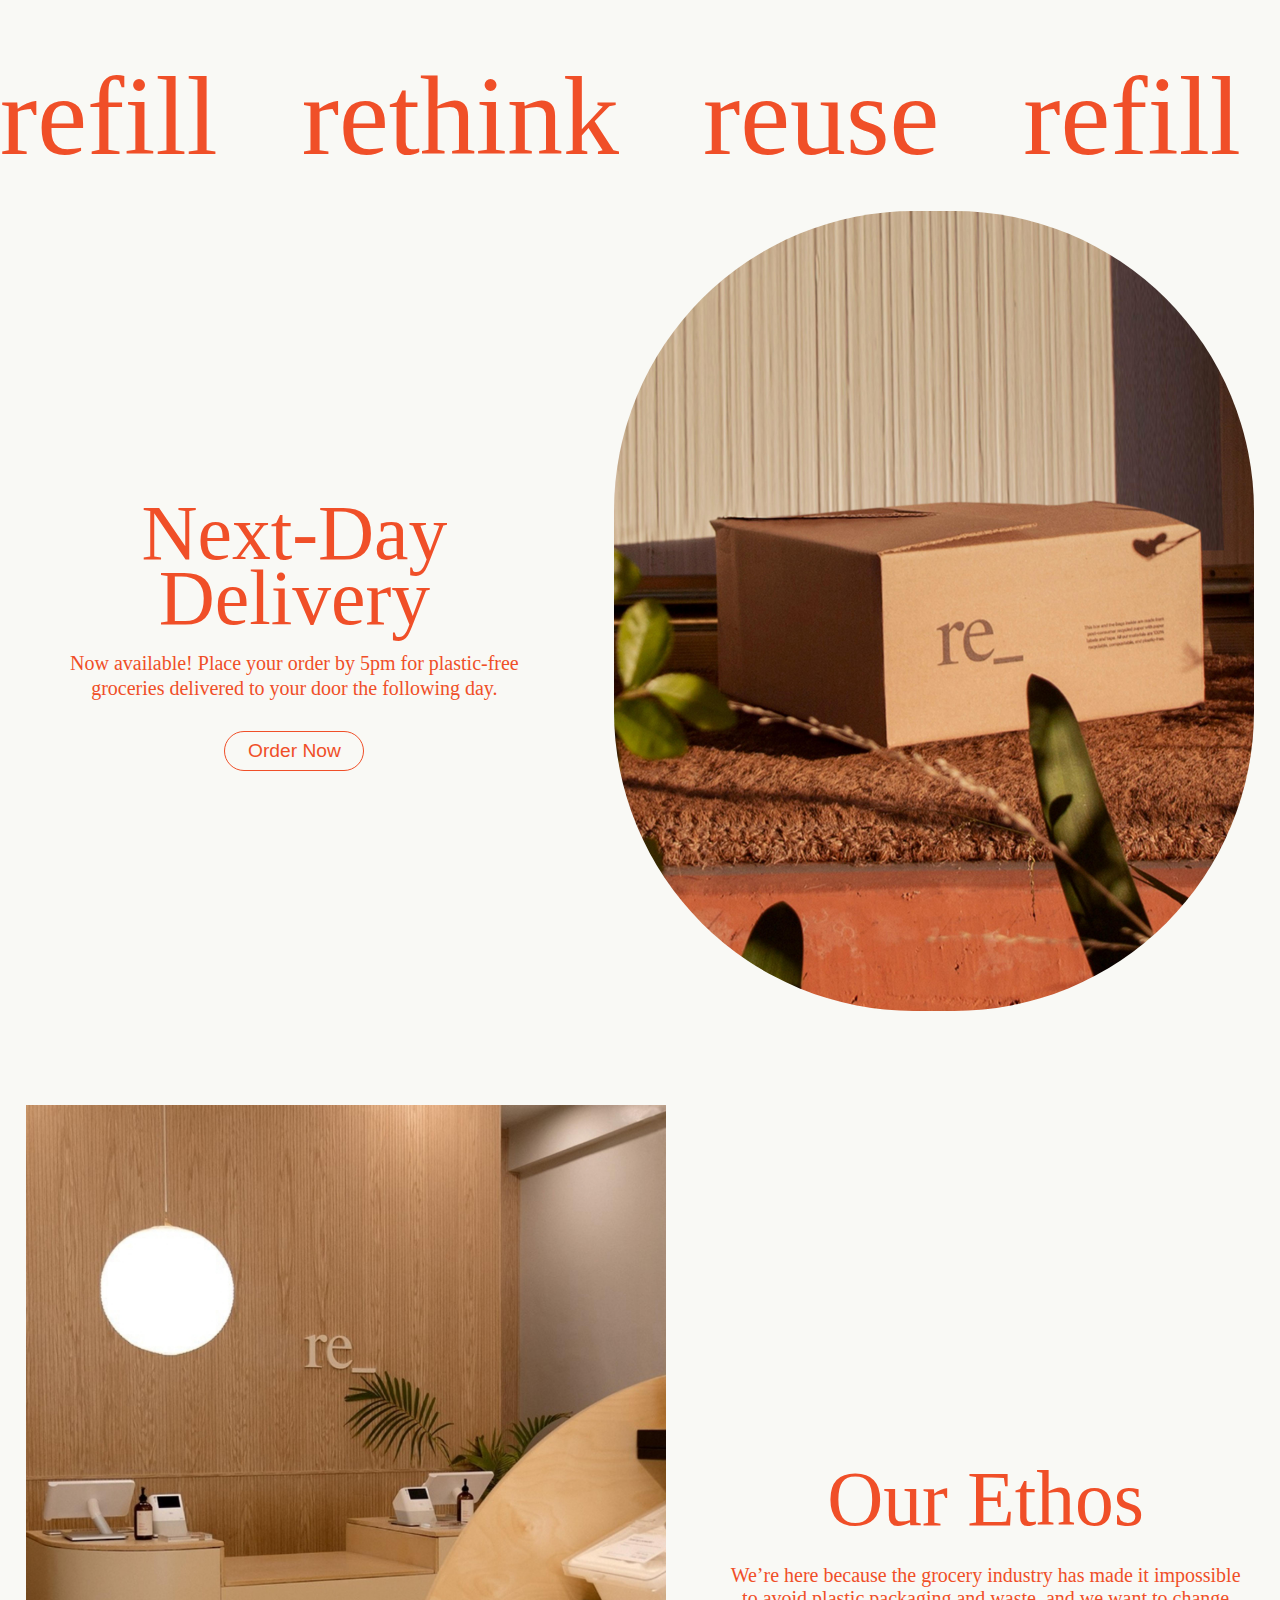
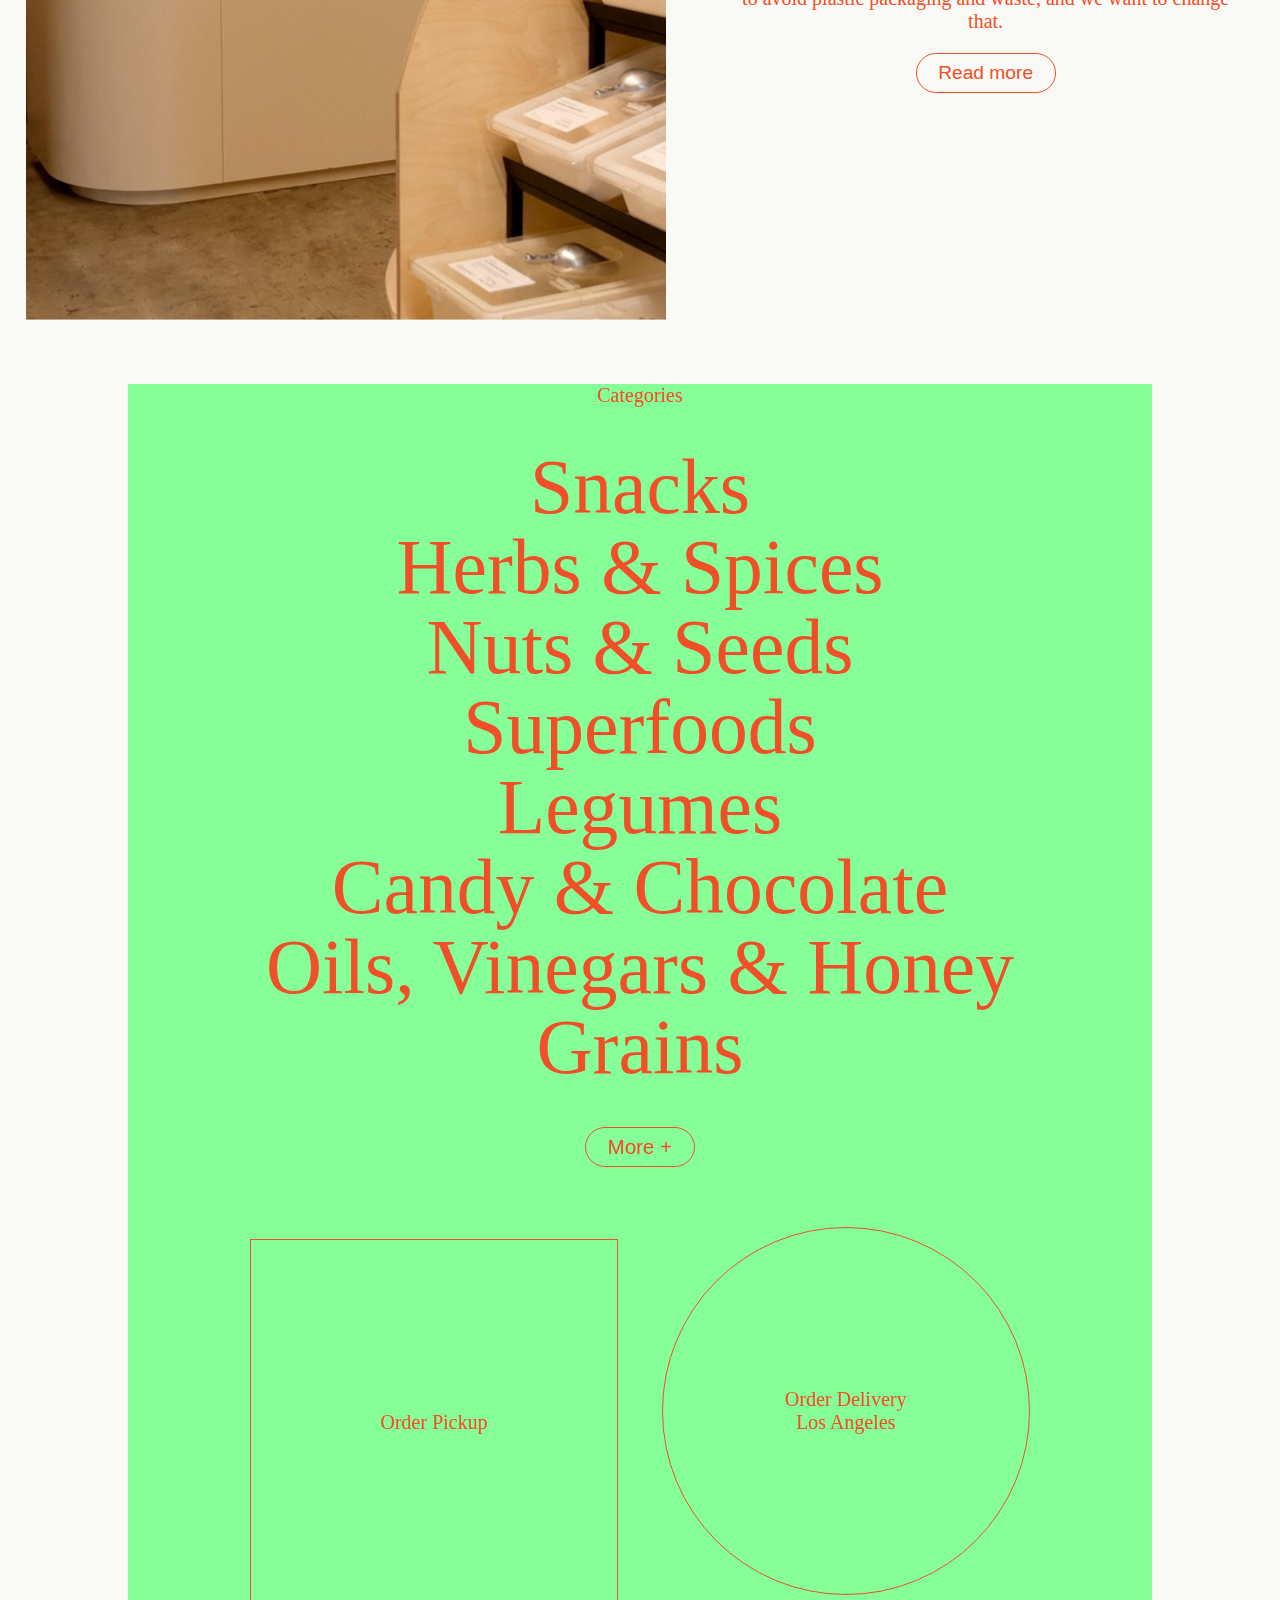
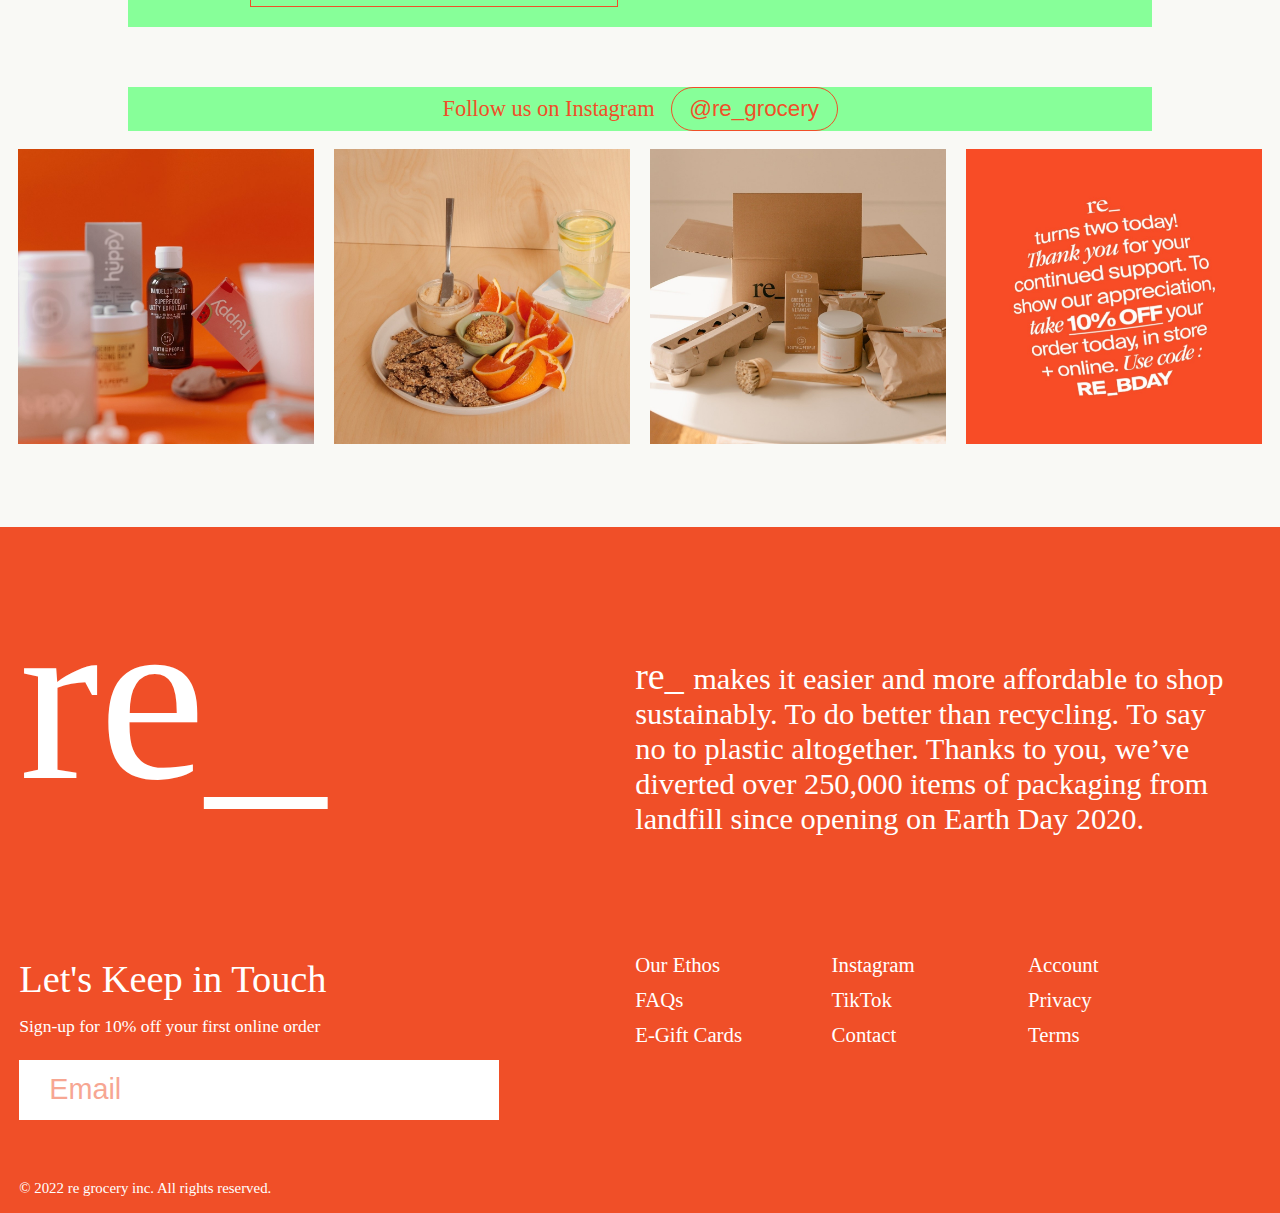
==== commit 1e630667: "script입력중" ====
--- a/index.html
+++ b/index.html
@@ -65,7 +65,11 @@
                 </div>
                 <div class="grid">
                     <div class="logo">
-                        <h2><a href="./index.html">re_</a></h2>
+                        <h2>
+                            <a href="./index.html">
+                               <img class="re" src="./images/re.svg" alt="re" />
+                            </a>
+                        </h2>
                     </div>
                 </div>
             </article>
@@ -79,71 +83,80 @@
                         <a href="#">Bestsellers<sup> 8</sup></a>
                     </div>
                 </div>
-                <ul>
-                    <li>
-                        <a href="#">
-                            <img src="./images/상품1.jpg" alt="상품1">
-                            <p>Rose Cocoa Superlatte, Instant Latte Mix<br>
-                            $9.80-19.60</p>
-                            <strong>Organic</strong>
-                            <strong>Non-GMO</strong>
-                            <strong>Vegan</strong>
-                        </a>
-                    </li>
-                    <li>
-                        <a href="#">
-                            <img src="./images/상품2.jpg" alt="상품2">
-                            <p>Huppy Toothpaste Tablets, Box<br>
-                            $12.00</p>
-                            <strong>Non-GMO</strong>
-                            <strong>Vegan</strong>
-                        </a>
-                    </li>
-                    <li>
-                        <a href="#">
-                            <img src="./images/상품3.jpg" alt="상품3">
-                            <p>Oat Milk Powder, Instant<br>
-                            $5.00-20.00</p>
-                            <strong>Organic</strong>
-                            <strong>Non-GMO</strong>
-                            <strong>Vegan</strong>
-                        </a>
-                    </li>
-                    <li>
-                        <a href="#">
-                            <img src="./images/상품4.jpg" alt="상품4">
-                            <p>Superclay Purify + Clear Power Mask<br>
-                            $36.00</p>
-                            <strong>Vegan</strong>
-                            <strong>Paraben-free</strong>
-                            <strong>Phthalate-free</strong>
-                            <strong>Sulfate-free</strong>
-                            <strong>Leaping Bunny Certified</strong>
-                            <strong>Closed-Loop</strong>
-                        </a>
-                    </li>
-                    <li>
-                        <a href="#">
-                            <img src="./images/상품5.jpg" alt="상품5">
-                        </a>
-                    </li>
-                    <li>
-                        <a href="#">
-                            <img src="./images/상품6.jpg" alt="상품6">
-                        </a>
-                    </li>
-                    <li>
-                        <a href="#">
-                            <img src="./images/상품7.jpg" alt="상품7">
-                        </a>
-                    </li>
-                    <li>
-                        <a href="#">
-                            <img src="./images/상품8.jpg" alt="상품8">
-                        </a>
-                    </li>
-                </ul>
+                <div class="slideContainer">
+                    <ul>
+                        <li>
+                            <a href="#">
+                                <img src="./images/상품1.jpg" alt="상품1">
+                                <p>Rose Cocoa Superlatte, Instant Latte Mix<br>
+                                $9.80-19.60</p>
+                                <strong>Organic</strong>
+                                <strong>Non-GMO</strong>
+                                <strong>Vegan</strong>
+                            </a>
+                        </li>
+                        <li>
+                            <a href="#">
+                                <img src="./images/상품2.jpg" alt="상품2">
+                                <p>Huppy Toothpaste Tablets, Box<br>
+                                $12.00</p>
+                                <strong>Non-GMO</strong>
+                                <strong>Vegan</strong>
+                            </a>
+                        </li>
+                        <li>
+                            <a href="#">
+                                <img src="./images/상품3.jpg" alt="상품3">
+                                <p>Oat Milk Powder, Instant<br>
+                                $5.00-20.00</p>
+                                <strong>Organic</strong>
+                                <strong>Non-GMO</strong>
+                                <strong>Vegan</strong>
+                            </a>
+                        </li>
+                        <li>
+                            <a href="#">
+                                <img src="./images/상품4.jpg" alt="상품4">
+                                <p>Superclay Purify + Clear Power Mask<br>
+                                $36.00</p>
+                                <strong>Vegan</strong>
+                                <strong>Paraben-free</strong>
+                                <strong>Phthalate-free</strong>
+                                <strong>Sulfate-free</strong>
+                                <strong>Leaping Bunny Certified</strong>
+                                <strong>Closed-Loop</strong>
+                            </a>
+                        </li>
+                        <li>
+                            <a href="#">
+                                <img src="./images/상품5.jpg" alt="상품5">
+                            </a>
+                        </li>
+                        <li>
+                            <a href="#">
+                                <img src="./images/상품6.jpg" alt="상품6">
+                            </a>
+                        </li>
+                        <li>
+                            <a href="#">
+                                <img src="./images/상품7.jpg" alt="상품7">
+                            </a>
+                        </li>
+                        <li>
+                            <a href="#">
+                                <img src="./images/상품8.jpg" alt="상품8">
+                            </a>
+                        </li>
+                    </ul>
+                    <div class="btnL">
+                        <button class="left"><img src="./images/arrowL.png" alt="arrowL"></button>
+                    </div>
+                    <div class="btnR">
+                        <button class="right"><img src="./images/arrowR.png" alt="arrowR"></button>
+                    </div>
+                </div>
             </aside>
+            
             
             <div class="marquee">
                 <div class="belief">
--- a/css/index.css
+++ b/css/index.css
@@ -56,6 +56,8 @@
   width: 100%;
   max-width: 1024px;
   margin: 0 auto;
+  padding: 0 15px;
+  background-color: #87ff99;
 }
 
 header {
@@ -129,19 +131,30 @@
   color: #fff;
 }
 
+main .header-logo div.grid .logo h2 a img {
+  width: 500px;
+}
+
+main .header-logo div.grid .logo h2 a img.scroll {
+  translate: scaleX(50%);
+  -webkit-transition: all 1s;
+  transition: all 1s;
+}
+
 main .slide {
+  position: relative;
   overflow: hidden;
 }
 
 main .slide .inbox {
-  padding: 30px 4%;
+  margin: 7% 0 5%;
   width: 300%;
 }
 
 main .slide .inbox a {
   display: inline-block;
   margin-right: 20px;
-  font-size: 2.95em;
+  font-size: 3em;
   font-family: "ITC Garamond Std";
   font-weight: normal;
 }
@@ -156,7 +169,7 @@
 
 @media screen and (min-width: 768px) {
   main .slide .inbox a {
-    font-size: 3.70em;
+    font-size: 5em;
   }
 }
 
@@ -164,8 +177,11 @@
   font-size: medium;
 }
 
-main .slide ul {
+main .slide .slideContainer {
   position: relative;
+}
+
+main .slide .slideContainer ul {
   display: -webkit-box;
   display: -ms-flexbox;
   display: flex;
@@ -173,33 +189,34 @@
 }
 
 @media screen and (min-width: 768px) {
-  main .slide ul {
+  main .slide .slideContainer ul {
     width: 400%;
   }
 }
 
 @media screen and (min-width: 1024px) {
-  main .slide ul {
+  main .slide .slideContainer ul {
     width: 200%;
   }
 }
 
-main .slide ul li a {
-  padding: 0 4%;
-}
-
-main .slide ul li a img {
+main .slide .slideContainer ul li {
+  margin: 0 0.5%;
+  background-color: aqua;
+}
+
+main .slide .slideContainer ul li a img {
   width: 100%;
   height: initial;
   padding-bottom: 5px;
 }
 
-main .slide ul li a p {
+main .slide .slideContainer ul li a p {
   line-height: 20px;
 }
 
 @media screen and (min-width: 768px) {
-  main .slide ul li a p {
+  main .slide .slideContainer ul li a p {
     padding-right: 25%;
     font-size: 1.30em;
     line-height: 25px;
@@ -207,7 +224,7 @@
 }
 
 @media screen and (min-width: 1024px) {
-  main .slide ul li a p {
+  main .slide .slideContainer ul li a p {
     padding-right: 0;
     padding-bottom: 5px;
     font-size: 1.0em;
@@ -215,7 +232,7 @@
   }
 }
 
-main .slide ul li a strong {
+main .slide .slideContainer ul li a strong {
   display: none;
   padding: 5px 4%;
   font-size: 0.72em;
@@ -225,10 +242,44 @@
 }
 
 @media screen and (min-width: 1024px) {
-  main .slide ul li a strong {
+  main .slide .slideContainer ul li a strong {
     display: inline;
     line-height: 30px;
   }
+}
+
+main .slide .slideContainer .btnL {
+  position: absolute;
+  top: 45%;
+  left: 20px;
+}
+
+main .slide .slideContainer .btnL button {
+  border: none;
+  -webkit-transform: translateY(-50%);
+          transform: translateY(-50%);
+  background-color: transparent;
+}
+
+main .slide .slideContainer .btnL img {
+  width: 100%;
+}
+
+main .slide .slideContainer .btnR {
+  position: absolute;
+  top: 45%;
+  right: 20px;
+}
+
+main .slide .slideContainer .btnR button {
+  border: none;
+  -webkit-transform: translateY(-50%);
+          transform: translateY(-50%);
+  background-color: transparent;
+}
+
+main .slide .slideContainer .btnR img {
+  width: 100%;
 }
 
 .marquee {
